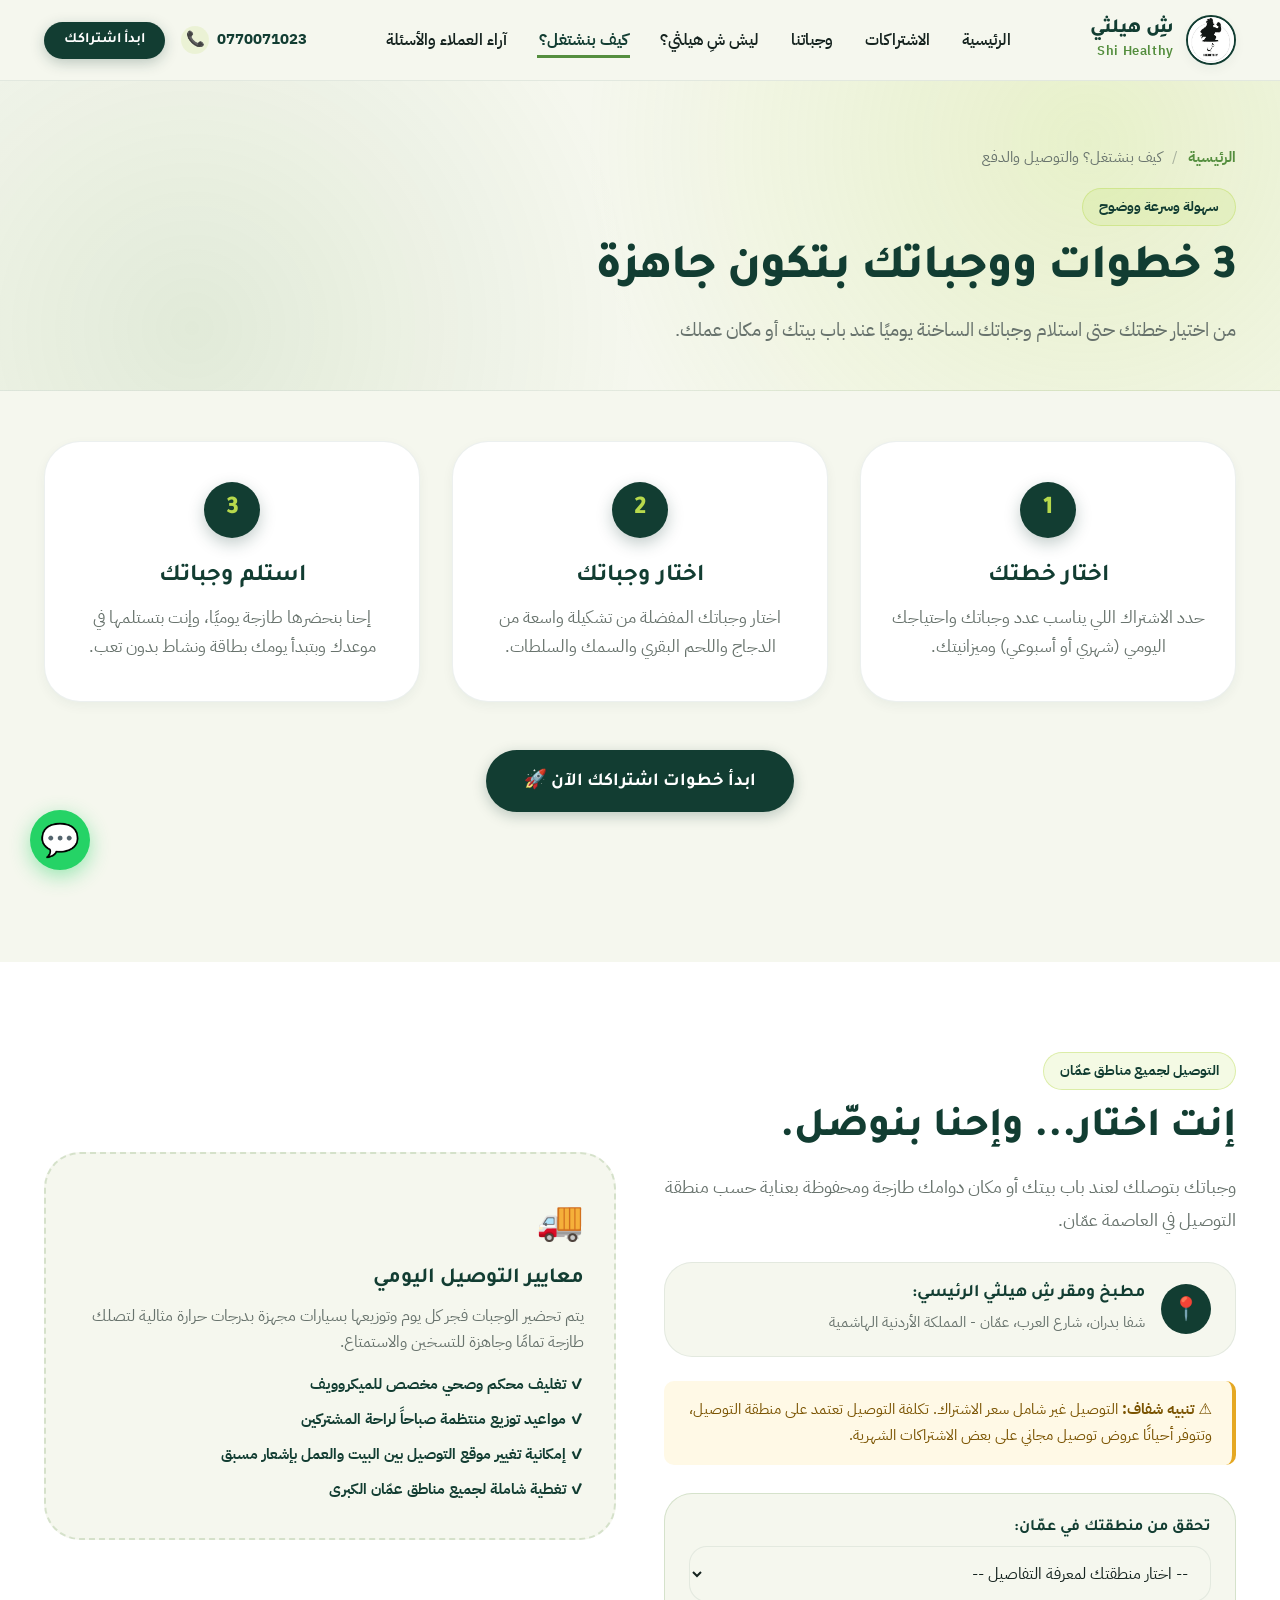
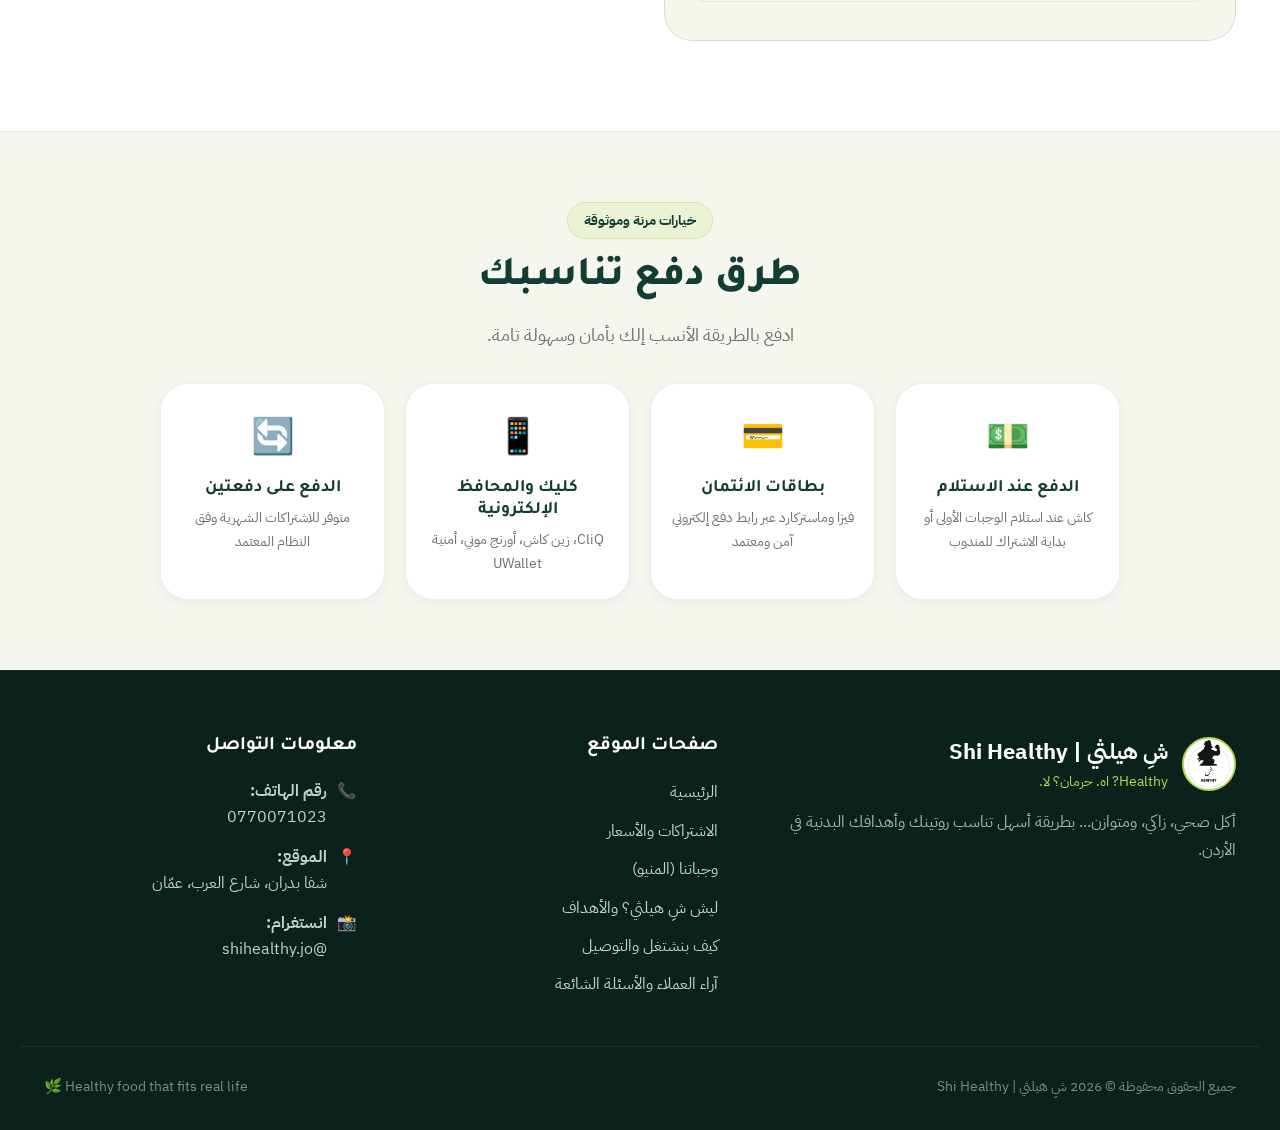
==== how-it-works.html @ febcb6f6 "feat: restructure into modular multi-page architecture with short homepage and dedicated subpages" ====
<!DOCTYPE html>
<html lang="ar" dir="rtl">
<head>
  <meta charset="UTF-8">
  <meta name="viewport" content="width=device-width, initial-scale=1.0">
  <title>كيف بنشتغل؟ والتوصيل وطرق الدفع | شِ هيلثي - Shi Healthy</title>
  <meta name="description" content="تعرف على خطوات الاشتراك، التوصيل اليومي في عمّان من شفا بدران شارع العرب، وحاسبة التوصيل لمناطق عمّان، وطرق الدفع المعتمدة لدى شِ هيلثي.">
  <meta name="theme-color" content="#123D32">
  <link rel="preconnect" href="https://fonts.googleapis.com">
  <link rel="preconnect" href="https://fonts.gstatic.com" crossorigin>
  <link href="https://fonts.googleapis.com/css2?family=IBM+Plex+Sans+Arabic:wght@300;400;500;600;700;800&family=Tajawal:wght@400;500;700;800;900&display=swap" rel="stylesheet">
  <link rel="stylesheet" href="index.css">
  <link rel="icon" type="image/png" href="assets/images/shi_healthy_logo.png">
</head>
<body>

  <!-- Sticky Header Navigation -->
  <header class="site-header" id="site-header">
    <div class="container navbar">
      <a href="index.html" class="nav-brand" aria-label="شِ هيلثي الرئيسية">
        <img src="assets/images/shi_healthy_logo.png" alt="شعار شِ هيلثي" class="nav-logo-img" width="50" height="50">
        <div class="nav-brand-text">
          <span class="brand-arabic">شِ هيلثي</span>
          <span class="brand-english">Shi Healthy</span>
        </div>
      </a>

      <nav class="desktop-nav" aria-label="القائمة الرئيسية">
        <ul class="nav-links">
          <li><a href="index.html">الرئيسية</a></li>
          <li><a href="subscriptions.html">الاشتراكات</a></li>
          <li><a href="meals.html">وجباتنا</a></li>
          <li><a href="why-us.html">ليش شِ هيلثي؟</a></li>
          <li><a href="how-it-works.html" class="active">كيف بنشتغل؟</a></li>
          <li><a href="reviews-faq.html">آراء العملاء والأسئلة</a></li>
        </ul>
      </nav>

      <div class="nav-actions">
        <a href="tel:0770071023" class="nav-phone">
          <span class="nav-phone-icon">📞</span>
          <span>0770071023</span>
        </a>
        <button class="btn btn-primary btn-sm trigger-subscription-flow" data-plan-id="plan-m-2">
          ابدأ اشتراكك
        </button>
      </div>

      <button class="hamburger-btn" aria-label="فتح القائمة">
        <svg width="28" height="28" viewBox="0 0 24 24" fill="none" stroke="currentColor" stroke-width="2.5" stroke-linecap="round" stroke-linejoin="round">
          <line x1="3" y1="12" x2="21" y2="12"></line>
          <line x1="3" y1="6" x2="21" y2="6"></line>
          <line x1="3" y1="18" x2="21" y2="18"></line>
        </svg>
      </button>
    </div>
  </header>

  <!-- Mobile Drawer Menu -->
  <div class="mobile-nav">
    <div class="mobile-nav-panel">
      <div class="mobile-nav-header">
        <div class="nav-brand">
          <img src="assets/images/shi_healthy_logo.png" alt="شِ هيلثي" class="nav-logo-img">
          <div class="nav-brand-text">
            <span class="brand-arabic">شِ هيلثي</span>
            <span class="brand-english">Shi Healthy</span>
          </div>
        </div>
        <button class="mobile-close-btn" aria-label="إغلاق القائمة">✕</button>
      </div>

      <ul class="mobile-links">
        <li><a href="index.html">الرئيسية</a></li>
        <li><a href="subscriptions.html">الاشتراكات والأسعار</a></li>
        <li><a href="meals.html">وجباتنا (المنيو)</a></li>
        <li><a href="why-us.html">ليش شِ هيلثي؟ والأهداف</a></li>
        <li><a href="how-it-works.html" class="active">كيف بنشتغل والتوصيل</a></li>
        <li><a href="reviews-faq.html">آراء العملاء والأسئلة الشائعة</a></li>
      </ul>

      <div class="mobile-nav-footer">
        <button class="btn btn-primary trigger-subscription-flow" data-plan-id="plan-m-2">
          ابدأ اشتراكك
        </button>
        <a href="https://wa.me/962770071023?text=%D9%85%D8%B1%D8%AD%D8%A8%D8%A7%D9%8B%20%D8%B4%D9%90%20%D9%87%D9%8A%D9%84%D8%AB%D9%8A%D8%8C%20%D8%A3%D9%88%D8%AF%20%D8%A7%D9%84%D8%A7%D8%B3%D8%AA%D9%81%D8%B3%D8%A7%D8%B1%20%D8%B9%D9%86%20%D8%A7%D9%84%D8%A7%D8%B4%D8%AA%D8%B1%D8%A7%D9%83%D8%A7%D8%AA" target="_blank" class="btn btn-lime">
          <span>💬</span> احكي معنا على واتساب
        </a>
      </div>
    </div>
  </div>

  <main>
    <!-- Subpage Banner -->
    <section class="page-hero-banner">
      <div class="container">
        <div class="breadcrumb-nav">
          <a href="index.html">الرئيسية</a>
          <span class="breadcrumb-sep">/</span>
          <span>كيف بنشتغل؟ والتوصيل والدفع</span>
        </div>
        <span class="section-tag">سهولة وسرعة ووضوح</span>
        <h1>3 خطوات ووجباتك بتكون جاهزة</h1>
        <p>من اختيار خطتك حتى استلام وجباتك الساخنة يوميًا عند باب بيتك أو مكان عملك.</p>
      </div>
    </section>

    <!-- How It Works Steps -->
    <section class="how-section" style="padding-top: 0; background: none;">
      <div class="container">
        <div class="how-steps-grid">
          <!-- Step 1 -->
          <div class="how-step-card">
            <div class="step-number-badge">1</div>
            <h3>اختار خطتك</h3>
            <p>حدد الاشتراك اللي يناسب عدد وجباتك واحتياجك اليومي (شهري أو أسبوعي) وميزانيتك.</p>
          </div>

          <!-- Step 2 -->
          <div class="how-step-card">
            <div class="step-number-badge">2</div>
            <h3>اختار وجباتك</h3>
            <p>اختار وجباتك المفضلة من تشكيلة واسعة من الدجاج واللحم البقري والسمك والسلطات.</p>
          </div>

          <!-- Step 3 -->
          <div class="how-step-card">
            <div class="step-number-badge">3</div>
            <h3>استلم وجباتك</h3>
            <p>إحنا بنحضرها طازجة يوميًا، وإنت بتستلمها في موعدك وبتبدأ يومك بطاقة ونشاط بدون تعب.</p>
          </div>
        </div>

        <div class="text-center" style="margin-bottom: 60px;">
          <button class="btn btn-primary btn-lg trigger-subscription-flow" data-plan-id="plan-m-2">
            ابدأ خطوات اشتراكك الآن 🚀
          </button>
        </div>
      </div>
    </section>

    <!-- Delivery Section -->
    <section class="delivery-section">
      <div class="container delivery-grid">
        <div class="delivery-content">
          <span class="section-tag">التوصيل لجميع مناطق عمّان</span>
          <h2>إنت اختار... وإحنا بنوصّل.</h2>
          <p>
            وجباتك بتوصلك لعند باب بيتك أو مكان دوامك طازجة ومحفوظة بعناية حسب منطقة التوصيل في العاصمة عمّان.
          </p>

          <div class="delivery-location-card">
            <div class="location-icon-box">📍</div>
            <div class="location-info">
              <h4>مطبخ ومقر شِ هيلثي الرئيسي:</h4>
              <p>شفا بدران، شارع العرب، عمّان - المملكة الأردنية الهاشمية</p>
            </div>
          </div>

          <div class="delivery-important-note">
            ⚠️ <strong>تنبيه شفاف:</strong> التوصيل غير شامل سعر الاشتراك. تكلفة التوصيل تعتمد على منطقة التوصيل، وتتوفر أحيانًا عروض توصيل مجاني على بعض الاشتراكات الشهرية.
          </div>

          <!-- Direct Area Selector within Page -->
          <div style="background-color: var(--bg-light); border: 1.5px solid var(--border-green); padding: 24px; border-radius: var(--radius-lg); margin-top: 20px;">
            <h4 style="color: var(--primary-dark); margin-bottom: 8px;">تحقق من منطقتك في عمّان:</h4>
            <select id="calc-area-select" class="form-select" style="margin-bottom: 14px;">
              <option value="">-- اختار منطقتك لمعرفة التفاصيل --</option>
            </select>
            <div id="calc-result-box" style="display: none;"></div>
          </div>
        </div>

        <div class="delivery-visual-wrap">
          <div class="why-card" style="background: var(--bg-light); border: 2px dashed var(--border-green);">
            <div style="font-size: 2.4rem; margin-bottom: 12px;">🚚</div>
            <h3 style="font-size: 1.35rem; margin-bottom: 10px; color: var(--primary-dark);">معايير التوصيل اليومي</h3>
            <p style="font-size: 0.98rem; color: var(--text-muted); margin-bottom: 16px;">
              يتم تحضير الوجبات فجر كل يوم وتوزيعها بسيارات مجهزة بدرجات حرارة مثالية لتصلك طازجة تمامًا وجاهزة للتسخين والاستمتاع.
            </p>
            <ul style="list-style: none; display: flex; flex-direction: column; gap: 10px; font-weight: 700; font-size: 0.95rem; color: var(--primary-dark);">
              <li>✓ تغليف محكم وصحي مخصص للميكروويف</li>
              <li>✓ مواعيد توزيع منتظمة صباحاً لراحة المشتركين</li>
              <li>✓ إمكانية تغيير موقع التوصيل بين البيت والعمل بإشعار مسبق</li>
              <li>✓ تغطية شاملة لجميع مناطق عمّان الكبرى</li>
            </ul>
          </div>
        </div>
      </div>
    </section>

    <!-- Payment Methods Section -->
    <section class="payment-section">
      <div class="container">
        <div class="section-header text-center" style="margin-bottom: 32px;">
          <span class="section-tag">خيارات مرنة وموثوقة</span>
          <h2>طرق دفع تناسبك</h2>
          <p>ادفع بالطريقة الأنسب إلك بأمان وسهولة تامة.</p>
        </div>

        <div class="payment-methods-grid">
          <div class="payment-card">
            <div class="payment-icon">💵</div>
            <h4>الدفع عند الاستلام</h4>
            <p>كاش عند استلام الوجبات الأولى أو بداية الاشتراك للمندوب</p>
          </div>
          <div class="payment-card">
            <div class="payment-icon">💳</div>
            <h4>بطاقات الائتمان</h4>
            <p>فيزا وماستركارد عبر رابط دفع إلكتروني آمن ومعتمد</p>
          </div>
          <div class="payment-card">
            <div class="payment-icon">📱</div>
            <h4>كليك والمحافظ الإلكترونية</h4>
            <p>CliQ، زين كاش، أورنج موني، أمنية UWallet</p>
          </div>
          <div class="payment-card">
            <div class="payment-icon">🔄</div>
            <h4>الدفع على دفعتين</h4>
            <p>متوفر للاشتراكات الشهرية وفق النظام المعتمد</p>
          </div>
        </div>
      </div>
    </section>
  </main>

  <!-- Footer -->
  <footer class="site-footer">
    <div class="container footer-grid">
      <div class="footer-brand">
        <div class="footer-logo-row">
          <img src="assets/images/shi_healthy_logo.png" alt="شِ هيلثي" class="footer-logo-img">
          <div>
            <div class="footer-brand-title">شِ هيلثي | Shi Healthy</div>
            <div style="font-size: 0.85rem; color: var(--lime-accent);">Healthy? اه. حرمان؟ لا.</div>
          </div>
        </div>
        <p class="footer-brand-desc">أكل صحي، زاكي، ومتوازن... بطريقة أسهل تناسب روتينك وأهدافك البدنية في الأردن.</p>
      </div>

      <div class="footer-col">
        <h4>صفحات الموقع</h4>
        <ul class="footer-links-list">
          <li><a href="index.html">الرئيسية</a></li>
          <li><a href="subscriptions.html">الاشتراكات والأسعار</a></li>
          <li><a href="meals.html">وجباتنا (المنيو)</a></li>
          <li><a href="why-us.html">ليش شِ هيلثي؟ والأهداف</a></li>
          <li><a href="how-it-works.html">كيف بنشتغل والتوصيل</a></li>
          <li><a href="reviews-faq.html">آراء العملاء والأسئلة الشائعة</a></li>
        </ul>
      </div>

      <div class="footer-col">
        <h4>معلومات التواصل</h4>
        <div class="footer-contact-info">
          <div class="footer-contact-row">
            <span>📞</span>
            <div><strong>رقم الهاتف:</strong><br><a href="tel:0770071023" style="direction: ltr; display: inline-block;">0770071023</a></div>
          </div>
          <div class="footer-contact-row">
            <span>📍</span>
            <div><strong>الموقع:</strong><br>شفا بدران، شارع العرب، عمّان</div>
          </div>
          <div class="footer-contact-row">
            <span>📸</span>
            <div><strong>انستغرام:</strong><br><a href="https://instagram.com" target="_blank" rel="noopener">@shihealthy.jo</a></div>
          </div>
        </div>
      </div>
    </div>

    <div class="container footer-bottom">
      <div>جميع الحقوق محفوظة © 2026 شِ هيلثي | Shi Healthy</div>
      <div>Healthy food that fits real life 🌿</div>
    </div>
  </footer>

  <!-- Mobile Sticky Bar -->
  <div class="mobile-sticky-bar">
    <button class="btn btn-primary trigger-subscription-flow" data-plan-id="plan-m-2">
      🍱 ابدأ اشتراكك
    </button>
    <a href="https://wa.me/962770071023?text=%D9%85%D8%B1%D8%AD%D8%A8%D8%A7%D9%8B%20%D8%B4%D9%90%20%D9%87%D9%8A%D9%84%D8%AB%D9%8A%D8%8C%20%D8%A3%D9%88%D8%AF%20%D8%A7%D9%84%D8%A7%D8%B3%D8%AA%D9%81%D8%B3%D8%A7%D8%B1%20%D8%B9%D9%86%20%D8%A7%D9%84%D8%A7%D8%B4%D8%AA%D8%B1%D8%A7%D9%83%D8%A7%D8%AA" target="_blank" class="mobile-whatsapp-btn" aria-label="محادثة واتساب">💬</a>
  </div>

  <a href="https://wa.me/962770071023?text=%D9%85%D8%B1%D8%AD%D8%A8%D8%A7%D9%8B%20%D8%B4%D9%90%20%D9%87%D9%8A%D9%84%D8%AB%D9%8A%D8%8C%20%D8%A3%D9%88%D8%AF%20%D8%A7%D9%84%D8%A7%D8%B3%D8%AA%D9%81%D8%B3%D8%A7%D8%B1%20%D8%B9%D9%86%20%D8%A7%D9%84%D8%A7%D8%B4%D8%AA%D8%B1%D8%A7%D9%83%D8%A7%D8%AA" target="_blank" class="floating-whatsapp" aria-label="احكي معنا على واتساب">💬</a>

  <!-- FLOW B Modal -->
  <div class="modal-overlay" id="checkout-modal" role="dialog" aria-modal="true" aria-labelledby="modal-step-title">
    <div class="checkout-modal-card">
      <div class="modal-header">
        <h3 id="modal-step-title">طلب اشتراك جديد 🍱</h3>
        <button class="modal-close-btn" id="modal-close-btn" aria-label="إغلاق النافذة">✕</button>
      </div>

      <div class="stepper-progress-bar">
        <div class="step-indicator active" data-step="1"><div class="step-circle">1</div><span class="step-label">الاشتراك</span></div>
        <div class="step-indicator" data-step="2"><div class="step-circle">2</div><span class="step-label">الوجبات</span></div>
        <div class="step-indicator" data-step="3"><div class="step-circle">3</div><span class="step-label">البيانات</span></div>
        <div class="step-indicator" data-step="4"><div class="step-circle">4</div><span class="step-label">الدفع</span></div>
        <div class="step-indicator" data-step="5"><div class="step-circle">5</div><span class="step-label">التأكيد</span></div>
      </div>

      <div class="modal-body">
        <div class="checkout-step-panel active" data-step="1">
          <h4 style="font-size: 1.2rem; color: var(--primary-dark); margin-bottom: 6px;">الخطوة 1: حدد نوع الاشتراك</h4>
          <p style="font-size: 0.95rem; color: var(--text-muted); margin-bottom: 16px;">اضغط على الخطة التي تناسب عدد وجباتك الشهري أو الأسبوعي:</p>
          <div class="modal-plans-list" id="modal-plans-list-container"></div>
        </div>

        <div class="checkout-step-panel" data-step="2">
          <h4 style="font-size: 1.2rem; color: var(--primary-dark); margin-bottom: 6px;">الخطوة 2: اختار وجباتك المفضلة</h4>
          <p style="font-size: 0.95rem; color: var(--text-muted); margin-bottom: 16px;">حدد الوجبات التي ترغب بها، وسيقوم شيف شِ هيلثي بتجهيزها وتنسيق التوصيل حسب الخطة:</p>
          <div class="meals-counter-bar" id="modal-meals-counter-bar"></div>
          <div class="meals-selection-grid" id="modal-meals-grid"></div>
        </div>

        <div class="checkout-step-panel" data-step="3">
          <h4 style="font-size: 1.2rem; color: var(--primary-dark); margin-bottom: 6px;">الخطوة 3: بيانات التوصيل والتواصل</h4>
          <p style="font-size: 0.95rem; color: var(--text-muted); margin-bottom: 20px;">أدخل عنوانك بالتفصيل حتى يتم تنسيق خط التوصيل:</p>
          <div class="lead-form-grid" style="margin-top: 0;">
            <div>
              <label for="cust-name" class="form-label">الاسم الكامل *</label>
              <input type="text" id="cust-name" class="form-input" placeholder="اسمك الكريم" required>
            </div>
            <div>
              <label for="cust-phone" class="form-label">رقم الهاتف *</label>
              <input type="tel" id="cust-phone" class="form-input" placeholder="07XXXXXXXX" required>
            </div>
            <div>
              <label for="cust-area" class="form-label">المنطقة في عمّان *</label>
              <select id="cust-area" class="form-select" required>
                <option value="">-- اختار منطقتك --</option>
              </select>
            </div>
            <div>
              <label for="cust-address" class="form-label">العنوان بالتفصيل *</label>
              <input type="text" id="cust-address" class="form-input" placeholder="اسم الشارع، البناية، رقم الشقة">
            </div>
            <div class="form-group-full">
              <label for="cust-notes" class="form-label">ملاحظات التوصيل أو الحساسية من أطعمة معينة</label>
              <textarea id="cust-notes" class="form-textarea" rows="2" placeholder="أي تفاصيل خاصة بتسليم الوجبات أو تفضيلات النكهات"></textarea>
            </div>
          </div>
          <div style="background-color: #FFF9E6; border: 1px solid #E5A823; padding: 10px 14px; border-radius: var(--radius-sm); font-size: 0.85rem; color: #7A5300; margin-top: 14px;">
            * تذكير: تكلفة التوصيل لا تشمل سعر الاشتراك ويتم احتسابها بحسب المنطقة الجغرافية.
          </div>
        </div>

        <div class="checkout-step-panel" data-step="4">
          <h4 style="font-size: 1.2rem; color: var(--primary-dark); margin-bottom: 6px;">الخطوة 4: طريقة الدفع</h4>
          <p style="font-size: 0.95rem; color: var(--text-muted); margin-bottom: 16px;">اختر وسيلة الدفع المعتمدة المناسبة لك:</p>
          <div class="payment-options-list">
            <label class="payment-option-row selected">
              <input type="radio" name="payment_choice" value="cod" class="payment-radio" checked>
              <div class="payment-title-wrap">
                <h4>الدفع عند الاستلام (كاش) 💵</h4>
                <p>تدفع عند استلام أول دفعة وجبات مباشرة للمندوب</p>
              </div>
            </label>
            <label class="payment-option-row">
              <input type="radio" name="payment_choice" value="card" class="payment-radio">
              <div class="payment-title-wrap">
                <h4>البطاقة الائتمانية (Visa / Mastercard) 💳</h4>
                <p>رابط دفع إلكتروني آمن يتم إرساله إليك</p>
              </div>
            </label>
            <label class="payment-option-row">
              <input type="radio" name="payment_choice" value="cliq" class="payment-radio">
              <div class="payment-title-wrap">
                <h4>كليك والمحافظ الإلكترونية (CliQ / Zain Cash) 📱</h4>
                <p>تحويل فوري عبر اسم المستخدم المعتمد</p>
              </div>
            </label>
            <label class="payment-option-row">
              <input type="radio" name="payment_choice" value="split" class="payment-radio">
              <div class="payment-title-wrap">
                <h4>الدفع مقسم على دفعتين 🔄</h4>
                <p>متاح للاشتراكات الشهرية (دفعة عند البدء ودفعة في منتصف الشهر)</p>
              </div>
            </label>
          </div>
        </div>

        <div class="checkout-step-panel" data-step="5">
          <div class="order-success-box">
            <div class="success-icon-animated">✓</div>
            <h3 style="font-size: 1.6rem; color: var(--primary-dark); margin-bottom: 8px;">تم تسجيل طلبك بنجاح! 💚</h3>
            <p style="font-size: 1.05rem; color: var(--text-muted);">
              شكرًا لاختيارك <strong>شِ هيلثي</strong>. فريقنا سيقوم بمراجعة طلبك والتواصل معك لتأكيد موعد أول توصيل.
            </p>
            <div class="order-summary-card" id="order-summary-content"></div>
            <div style="display: flex; flex-direction: column; gap: 12px; align-items: center;">
              <a href="#" id="confirm-whatsapp-btn" target="_blank" class="btn btn-lime btn-lg" style="width: 100%;">
                <span>💬</span> تأكيد الطلب مباشرة عبر واتساب
              </a>
              <button type="button" class="btn btn-secondary" onclick="document.getElementById('checkout-modal').classList.remove('open');">
                إغلاق
              </button>
            </div>
          </div>
        </div>
      </div>

      <div class="modal-footer">
        <button type="button" class="btn btn-secondary btn-sm" id="modal-prev-btn" style="display: none;">
          → السابق
        </button>
        <button type="button" class="btn btn-primary btn-sm" id="modal-next-btn">
          المتابعة لاختيار الوجبات ←
        </button>
      </div>
    </div>
  </div>

  <script src="index.js"></script>
</body>
</html>
---- index.css ----
/* ==========================================================================
   شِ هيلثي | Shi Healthy - Design System & Stylesheet
   Arabic-First, RTL Native, Premium Healthy Food Subscription Landing Page
   ========================================================================== */

:root {
  /* Color Palette */
  --primary-dark: #123D32;       /* Primary Dark Green */
  --secondary-dark: #1E573F;     /* Secondary Dark Green */
  --fresh-green: #548E3E;        /* Fresh Green */
  --lime-accent: #B7D94C;        /* Lime / Accent */
  --lime-hover: #c4e954;
  --lime-subtle: rgba(183, 217, 76, 0.15);
  --bg-light: #F5F7EE;           /* Light Background */
  --bg-surface: #FFFFFF;
  --bg-subtle: #EDF2E6;
  --bg-dark-card: #18473B;
  --text-dark: #15231F;          /* Dark Text */
  --text-muted: #68736D;         /* Muted Text */
  --text-light: #F5F7EE;
  
  /* Borders & Shadows */
  --border-light: rgba(18, 61, 50, 0.08);
  --border-green: rgba(84, 142, 62, 0.2);
  --border-lime: rgba(183, 217, 76, 0.5);
  --shadow-sm: 0 4px 12px rgba(18, 61, 50, 0.05);
  --shadow-md: 0 10px 25px rgba(18, 61, 50, 0.08);
  --shadow-lg: 0 20px 40px rgba(18, 61, 50, 0.12);
  --shadow-glow: 0 8px 30px rgba(183, 217, 76, 0.3);
  
  /* Radii */
  --radius-sm: 10px;
  --radius-md: 18px;
  --radius-lg: 28px;
  --radius-xl: 36px;
  --radius-pill: 9999px;
  
  /* Typography */
  --font-main: 'IBM Plex Sans Arabic', 'Tajawal', system-ui, -apple-system, sans-serif;
  --font-heading: 'Tajawal', 'IBM Plex Sans Arabic', sans-serif;
  
  /* Transitions */
  --transition-fast: 0.2s cubic-bezier(0.16, 1, 0.3, 1);
  --transition-smooth: 0.35s cubic-bezier(0.16, 1, 0.3, 1);
  --transition-bounce: 0.5s cubic-bezier(0.34, 1.56, 0.64, 1);
}

/* ==========================================================================
   CSS Reset & Base Rules
   ========================================================================== */
*, *::before, *::after {
  box-sizing: border-box;
  margin: 0;
  padding: 0;
}

html {
  font-size: 16px;
  scroll-behavior: smooth;
  direction: rtl;
  text-align: right;
  -webkit-font-smoothing: antialiased;
  -moz-osx-font-smoothing: grayscale;
}

body {
  font-family: var(--font-main);
  background-color: var(--bg-light);
  color: var(--text-dark);
  line-height: 1.65;
  overflow-x: hidden;
  position: relative;
}

/* Typography Defaults */
h1, h2, h3, h4, h5, h6 {
  font-family: var(--font-heading);
  color: var(--primary-dark);
  line-height: 1.25;
  font-weight: 700;
}

h1 {
  font-size: clamp(2.2rem, 4.5vw, 3.8rem);
  font-weight: 800;
  letter-spacing: -0.02em;
}

h2 {
  font-size: clamp(1.8rem, 3.2vw, 2.75rem);
  font-weight: 800;
}

h3 {
  font-size: clamp(1.25rem, 2vw, 1.65rem);
  font-weight: 700;
}

p {
  color: var(--text-dark);
  font-size: 1.05rem;
  line-height: 1.75;
}

p.lead {
  font-size: clamp(1.1rem, 1.8vw, 1.35rem);
  color: #31423C;
}

a {
  color: inherit;
  text-decoration: none;
  transition: color var(--transition-fast);
}

img {
  max-width: 100%;
  height: auto;
  display: block;
}

button, input, select, textarea {
  font-family: inherit;
  font-size: inherit;
}

.container {
  width: 100%;
  max-width: 1240px;
  margin-inline: auto;
  padding-inline: 24px;
}

.text-center {
  text-align: center;
}

.section-tag {
  display: inline-flex;
  align-items: center;
  gap: 8px;
  background-color: var(--lime-subtle);
  color: var(--primary-dark);
  font-weight: 700;
  font-size: 0.9rem;
  padding: 6px 16px;
  border-radius: var(--radius-pill);
  border: 1px solid rgba(183, 217, 76, 0.4);
  margin-bottom: 14px;
}

.section-header {
  max-width: 720px;
  margin-inline: auto;
  margin-bottom: 48px;
}

.section-header h2 {
  margin-bottom: 14px;
}

.section-header p {
  color: var(--text-muted);
  font-size: 1.15rem;
}

/* ==========================================================================
   Buttons
   ========================================================================== */
.btn {
  display: inline-flex;
  align-items: center;
  justify-content: center;
  gap: 10px;
  font-family: var(--font-heading);
  font-weight: 700;
  font-size: 1.05rem;
  padding: 14px 28px;
  border-radius: var(--radius-pill);
  border: 2px solid transparent;
  cursor: pointer;
  transition: all var(--transition-smooth);
  text-align: center;
  white-space: nowrap;
  user-select: none;
}

.btn-primary {
  background-color: var(--primary-dark);
  color: #ffffff;
  box-shadow: 0 4px 14px rgba(18, 61, 50, 0.25);
}

.btn-primary:hover {
  background-color: var(--secondary-dark);
  transform: translateY(-2px);
  box-shadow: 0 8px 22px rgba(18, 61, 50, 0.35);
}

.btn-lime {
  background-color: var(--lime-accent);
  color: var(--primary-dark);
  font-weight: 800;
  box-shadow: var(--shadow-glow);
}

.btn-lime:hover {
  background-color: var(--lime-hover);
  transform: translateY(-2px);
  box-shadow: 0 8px 30px rgba(183, 217, 76, 0.5);
}

.btn-secondary {
  background-color: transparent;
  color: var(--primary-dark);
  border-color: var(--primary-dark);
}

.btn-secondary:hover {
  background-color: var(--primary-dark);
  color: #ffffff;
  transform: translateY(-2px);
}

.btn-ghost-white {
  background-color: rgba(255, 255, 255, 0.15);
  color: #ffffff;
  border: 1px solid rgba(255, 255, 255, 0.3);
  backdrop-filter: blur(8px);
}

.btn-ghost-white:hover {
  background-color: #ffffff;
  color: var(--primary-dark);
  transform: translateY(-2px);
}

.btn-lg {
  padding: 16px 36px;
  font-size: 1.15rem;
}

.btn-sm {
  padding: 8px 18px;
  font-size: 0.9rem;
}

/* ==========================================================================
   Header & Sticky Navigation
   ========================================================================== */
.site-header {
  position: sticky;
  top: 0;
  z-index: 1000;
  background-color: rgba(245, 247, 238, 0.92);
  backdrop-filter: blur(12px);
  -webkit-backdrop-filter: blur(12px);
  border-bottom: 1px solid var(--border-light);
  transition: all var(--transition-smooth);
}

.site-header.scrolled {
  background-color: rgba(255, 255, 255, 0.97);
  box-shadow: var(--shadow-sm);
}

.navbar {
  display: flex;
  align-items: center;
  justify-content: space-between;
  height: 80px;
}

.nav-brand {
  display: flex;
  align-items: center;
  gap: 12px;
}

.nav-logo-img {
  width: 50px;
  height: 50px;
  border-radius: 50%;
  object-fit: cover;
  border: 2px solid var(--primary-dark);
  background-color: #ffffff;
  box-shadow: var(--shadow-sm);
}

.nav-brand-text {
  display: flex;
  flex-direction: column;
}

.brand-arabic {
  font-family: var(--font-heading);
  font-size: 1.25rem;
  font-weight: 800;
  color: var(--primary-dark);
  line-height: 1.1;
}

.brand-english {
  font-family: var(--font-main);
  font-size: 0.8rem;
  font-weight: 600;
  color: var(--fresh-green);
  letter-spacing: 0.05em;
}

.nav-links {
  display: flex;
  align-items: center;
  gap: 28px;
  list-style: none;
}

.nav-links a {
  font-size: 0.98rem;
  font-weight: 600;
  color: var(--text-dark);
  position: relative;
  padding: 6px 2px;
}

.nav-links a::after {
  content: '';
  position: absolute;
  bottom: 0;
  right: 0;
  width: 0;
  height: 2px;
  background-color: var(--fresh-green);
  transition: width var(--transition-fast);
}

.nav-links a:hover {
  color: var(--primary-dark);
}

.nav-links a:hover::after {
  width: 100%;
}

.nav-links a.active {
  color: var(--primary-dark);
  font-weight: 800;
}

.nav-links a.active::after {
  width: 100%;
  background-color: var(--fresh-green);
  height: 3px;
}

.nav-actions {
  display: flex;
  align-items: center;
  gap: 16px;
}

.nav-phone {
  display: flex;
  align-items: center;
  gap: 8px;
  font-weight: 700;
  font-size: 0.95rem;
  color: var(--primary-dark);
  direction: ltr;
}

.nav-phone-icon {
  width: 28px;
  height: 28px;
  border-radius: 50%;
  background-color: var(--lime-subtle);
  display: flex;
  align-items: center;
  justify-content: center;
  color: var(--primary-dark);
}

.hamburger-btn {
  display: none;
  background: none;
  border: none;
  cursor: pointer;
  padding: 8px;
  color: var(--primary-dark);
}

/* Mobile Navigation Drawer */
.mobile-nav {
  display: none;
  position: fixed;
  inset: 0;
  background-color: rgba(18, 61, 50, 0.7);
  backdrop-filter: blur(8px);
  z-index: 1100;
  opacity: 0;
  pointer-events: none;
  transition: opacity var(--transition-smooth);
}

.mobile-nav.open {
  opacity: 1;
  pointer-events: auto;
}

.mobile-nav-panel {
  position: absolute;
  top: 0;
  right: 0;
  bottom: 0;
  width: min(85vw, 360px);
  background-color: var(--bg-surface);
  padding: 28px 24px;
  display: flex;
  flex-direction: column;
  box-shadow: -10px 0 30px rgba(0, 0, 0, 0.2);
  transform: translateX(100%);
  transition: transform var(--transition-smooth);
}

.mobile-nav.open .mobile-nav-panel {
  transform: translateX(0);
}

.mobile-nav-header {
  display: flex;
  align-items: center;
  justify-content: space-between;
  margin-bottom: 28px;
  padding-bottom: 16px;
  border-bottom: 1px solid var(--border-light);
}

.mobile-close-btn {
  background: none;
  border: none;
  font-size: 1.8rem;
  cursor: pointer;
  color: var(--text-dark);
  line-height: 1;
}

.mobile-links {
  list-style: none;
  display: flex;
  flex-direction: column;
  gap: 16px;
  margin-bottom: 32px;
}

.mobile-links a {
  font-size: 1.15rem;
  font-weight: 700;
  color: var(--primary-dark);
  display: block;
  padding: 8px 0;
}

.mobile-nav-footer {
  margin-top: auto;
  display: flex;
  flex-direction: column;
  gap: 14px;
}

/* ==========================================================================
   Hero Section
   ========================================================================== */
.hero-section {
  position: relative;
  padding-top: 40px;
  padding-bottom: 80px;
  overflow: hidden;
  background: radial-gradient(circle at 85% 20%, rgba(183, 217, 76, 0.2) 0%, transparent 45%),
              radial-gradient(circle at 15% 80%, rgba(84, 142, 62, 0.12) 0%, transparent 40%),
              var(--bg-light);
}

.hero-shape-blob-1 {
  position: absolute;
  top: -60px;
  left: -80px;
  width: 380px;
  height: 380px;
  background: radial-gradient(circle, rgba(183, 217, 76, 0.28) 0%, rgba(84, 142, 62, 0.05) 70%, transparent 100%);
  border-radius: 53% 47% 70% 30% / 30% 50% 50% 70%;
  filter: blur(40px);
  z-index: 0;
  pointer-events: none;
}

.hero-shape-blob-2 {
  position: absolute;
  bottom: 0;
  right: 15%;
  width: 440px;
  height: 440px;
  background: radial-gradient(circle, rgba(30, 87, 63, 0.15) 0%, transparent 70%);
  border-radius: 40% 60% 60% 40% / 60% 30% 70% 40%;
  filter: blur(50px);
  z-index: 0;
  pointer-events: none;
}

.hero-grid {
  display: grid;
  grid-template-columns: 1.15fr 0.95fr;
  align-items: center;
  gap: 48px;
  position: relative;
  z-index: 1;
}

.hero-content {
  display: flex;
  flex-direction: column;
  gap: 20px;
}

.hero-badge-wrap {
  display: flex;
  align-items: center;
  gap: 12px;
  flex-wrap: wrap;
}

.hero-badge {
  display: inline-flex;
  align-items: center;
  gap: 8px;
  background-color: var(--primary-dark);
  color: var(--lime-accent);
  padding: 6px 16px;
  border-radius: var(--radius-pill);
  font-size: 0.9rem;
  font-weight: 700;
}

.hero-trust-tag {
  color: var(--fresh-green);
  font-weight: 700;
  font-size: 0.95rem;
}

.hero-headline {
  color: var(--primary-dark);
}

.hero-headline .highlight-lime {
  color: var(--fresh-green);
  position: relative;
  display: inline-block;
}

.hero-headline .highlight-lime::after {
  content: '';
  position: absolute;
  bottom: 6px;
  left: 0;
  right: 0;
  height: 10px;
  background-color: var(--lime-accent);
  z-index: -1;
  opacity: 0.45;
  border-radius: 4px;
}

.hero-subheadline {
  font-size: 1.25rem;
  line-height: 1.8;
  color: #2F3E38;
}

.hero-cta-group {
  display: flex;
  align-items: center;
  gap: 16px;
  flex-wrap: wrap;
  margin-top: 8px;
}

.hero-benefits {
  display: flex;
  align-items: center;
  gap: 20px;
  flex-wrap: wrap;
  margin-top: 14px;
  padding-top: 20px;
  border-top: 1px solid var(--border-light);
}

.hero-benefit-item {
  display: flex;
  align-items: center;
  gap: 8px;
  font-size: 0.98rem;
  font-weight: 700;
  color: var(--primary-dark);
}

.hero-benefit-item span.icon {
  font-size: 1.2rem;
}

/* Hero Visual & Organic Backdrop */
.hero-visual-wrapper {
  position: relative;
  display: flex;
  justify-content: center;
  align-items: center;
}

.hero-organic-bg {
  position: absolute;
  width: 105%;
  height: 105%;
  background: linear-gradient(135deg, rgba(30, 87, 63, 0.9) 0%, rgba(18, 61, 50, 0.95) 100%);
  border-radius: 42% 58% 68% 32% / 38% 45% 55% 62%;
  transform: rotate(-3deg);
  box-shadow: var(--shadow-lg);
  z-index: 1;
  animation: organicFloat 10s ease-in-out infinite alternate;
}

@keyframes organicFloat {
  0% {
    border-radius: 42% 58% 68% 32% / 38% 45% 55% 62%;
    transform: rotate(-3deg) scale(1);
  }
  100% {
    border-radius: 55% 45% 40% 60% / 50% 60% 40% 50%;
    transform: rotate(3deg) scale(1.02);
  }
}

.hero-image-card {
  position: relative;
  z-index: 2;
  width: 100%;
  border-radius: var(--radius-xl);
  overflow: hidden;
  box-shadow: 0 25px 60px rgba(18, 61, 50, 0.22);
  border: 4px solid #ffffff;
  transition: transform var(--transition-smooth);
}

.hero-image-card:hover {
  transform: translateY(-4px) scale(1.01);
}

.hero-image-card img {
  width: 100%;
  height: 480px;
  object-fit: cover;
}

/* Hero Floating Badges */
.hero-floating-badge {
  position: absolute;
  background-color: rgba(255, 255, 255, 0.95);
  backdrop-filter: blur(10px);
  padding: 12px 18px;
  border-radius: var(--radius-md);
  box-shadow: var(--shadow-md);
  border: 1px solid rgba(255, 255, 255, 0.8);
  display: flex;
  align-items: center;
  gap: 12px;
  z-index: 3;
  animation: badgeFloat 4s ease-in-out infinite alternate;
}

.hero-badge-left {
  top: 30px;
  right: -20px;
}

.hero-badge-right {
  bottom: 30px;
  left: -20px;
  animation-delay: -2s;
}

@keyframes badgeFloat {
  0% { transform: translateY(0); }
  100% { transform: translateY(-8px); }
}

.badge-icon-box {
  width: 44px;
  height: 44px;
  border-radius: 50%;
  background-color: var(--bg-subtle);
  display: flex;
  align-items: center;
  justify-content: center;
  font-size: 1.3rem;
  color: var(--fresh-green);
}

.badge-text-box h4 {
  font-size: 0.95rem;
  color: var(--primary-dark);
  font-weight: 800;
}

.badge-text-box p {
  font-size: 0.8rem;
  color: var(--text-muted);
}

/* ==========================================================================
   Problem Section
   ========================================================================== */
.problem-section {
  padding: 90px 0;
  background-color: #ffffff;
  position: relative;
}

.problem-lead-box {
  max-width: 820px;
  margin-inline: auto;
  text-align: center;
  margin-bottom: 56px;
}

.problem-lead-box h2 {
  font-size: clamp(2rem, 3.5vw, 2.8rem);
  margin-bottom: 20px;
  color: var(--primary-dark);
}

.problem-lead-box p.problem-text {
  font-size: 1.25rem;
  color: var(--text-muted);
  line-height: 1.9;
  margin-bottom: 24px;
}

.problem-solution-callout {
  display: inline-block;
  background-color: var(--bg-subtle);
  border: 1px solid var(--border-green);
  padding: 16px 28px;
  border-radius: var(--radius-lg);
  font-size: 1.2rem;
  font-weight: 700;
  color: var(--primary-dark);
}

.problem-solution-callout strong {
  color: var(--fresh-green);
}

.benefit-cards-grid {
  display: grid;
  grid-template-columns: repeat(3, 1fr);
  gap: 28px;
}

.benefit-card {
  background-color: var(--bg-light);
  border: 1px solid var(--border-light);
  border-radius: var(--radius-lg);
  padding: 36px 28px;
  text-align: center;
  transition: all var(--transition-smooth);
  position: relative;
  overflow: hidden;
}

.benefit-card::before {
  content: '';
  position: absolute;
  top: 0;
  left: 0;
  right: 0;
  height: 4px;
  background: linear-gradient(90deg, var(--fresh-green), var(--lime-accent));
  opacity: 0;
  transition: opacity var(--transition-fast);
}

.benefit-card:hover {
  transform: translateY(-6px);
  box-shadow: var(--shadow-md);
  border-color: var(--border-green);
  background-color: #ffffff;
}

.benefit-card:hover::before {
  opacity: 1;
}

.benefit-icon-circle {
  width: 72px;
  height: 72px;
  border-radius: 50%;
  background: linear-gradient(135deg, var(--lime-subtle) 0%, rgba(84, 142, 62, 0.15) 100%);
  display: flex;
  align-items: center;
  justify-content: center;
  font-size: 2rem;
  margin-inline: auto;
  margin-bottom: 20px;
}

.benefit-card h3 {
  font-size: 1.45rem;
  color: var(--primary-dark);
  margin-bottom: 12px;
}

.benefit-card p {
  color: var(--text-muted);
  font-size: 1.05rem;
  line-height: 1.7;
}

/* ==========================================================================
   Core Brand Message Section ("Healthy? اه. حرمان؟ لا.")
   ========================================================================== */
.brand-message-section {
  padding: 90px 0;
  background: linear-gradient(135deg, var(--primary-dark) 0%, #0c2b23 100%);
  color: #ffffff;
  position: relative;
  overflow: hidden;
}

.brand-message-section::before {
  content: '';
  position: absolute;
  top: -50%;
  right: -20%;
  width: 600px;
  height: 600px;
  background: radial-gradient(circle, rgba(183, 217, 76, 0.12) 0%, transparent 60%);
  border-radius: 50%;
  pointer-events: none;
}

.message-grid {
  display: grid;
  grid-template-columns: 1fr 1fr;
  align-items: center;
  gap: 56px;
  position: relative;
  z-index: 1;
}

.message-content h2 {
  color: #ffffff;
  font-size: clamp(2.4rem, 4vw, 3.6rem);
  font-weight: 900;
  line-height: 1.2;
  margin-bottom: 24px;
}

.message-content h2 .lime-word {
  color: var(--lime-accent);
}

.message-content p {
  color: #D3DFDA;
  font-size: 1.25rem;
  line-height: 1.85;
  margin-bottom: 32px;
}

.message-image-wrap {
  position: relative;
  border-radius: var(--radius-xl);
  overflow: hidden;
  box-shadow: 0 25px 50px rgba(0, 0, 0, 0.35);
  border: 2px solid rgba(255, 255, 255, 0.1);
}

.message-image-wrap img {
  width: 100%;
  height: 440px;
  object-fit: cover;
  transition: transform var(--transition-smooth);
}

.message-image-wrap:hover img {
  transform: scale(1.03);
}

.message-badge-tag {
  position: absolute;
  bottom: 24px;
  right: 24px;
  background-color: rgba(18, 61, 50, 0.85);
  backdrop-filter: blur(8px);
  border: 1px solid var(--lime-accent);
  padding: 10px 20px;
  border-radius: var(--radius-pill);
  font-weight: 800;
  color: var(--lime-accent);
  font-size: 1rem;
}

/* ==========================================================================
   Subscription Section (MOST IMPORTANT)
   ========================================================================== */
.subscription-section {
  padding: 100px 0 80px;
  background-color: var(--bg-light);
  position: relative;
}

.subscription-toggle-wrap {
  display: flex;
  justify-content: center;
  margin-bottom: 44px;
}

.subscription-toggle {
  display: inline-flex;
  background-color: #E2E8D8;
  padding: 6px;
  border-radius: var(--radius-pill);
  border: 1px solid var(--border-light);
  position: relative;
}

.toggle-btn {
  padding: 12px 32px;
  border-radius: var(--radius-pill);
  border: none;
  background: transparent;
  font-family: var(--font-heading);
  font-size: 1.1rem;
  font-weight: 700;
  color: var(--primary-dark);
  cursor: pointer;
  transition: all var(--transition-fast);
}

.toggle-btn.active {
  background-color: var(--primary-dark);
  color: #ffffff;
  box-shadow: 0 4px 12px rgba(18, 61, 50, 0.2);
}

/* Plans Grid */
.plans-container {
  display: block;
}

.plans-grid {
  display: grid;
  grid-template-columns: repeat(3, 1fr);
  gap: 28px;
  margin-bottom: 36px;
}

.plans-grid-special {
  display: grid;
  grid-template-columns: repeat(2, 1fr);
  gap: 28px;
  max-width: 820px;
  margin-inline: auto;
  margin-bottom: 36px;
}

.plans-grid-weekly {
  display: grid;
  grid-template-columns: repeat(2, 1fr);
  gap: 28px;
  max-width: 820px;
  margin-inline: auto;
  margin-bottom: 36px;
}

/* Plan Card */
.plan-card {
  background-color: var(--bg-surface);
  border-radius: var(--radius-xl);
  padding: 36px 30px;
  border: 2px solid var(--border-light);
  box-shadow: var(--shadow-sm);
  display: flex;
  flex-direction: column;
  position: relative;
  transition: all var(--transition-smooth);
}

.plan-card:hover {
  transform: translateY(-8px);
  box-shadow: var(--shadow-lg);
  border-color: var(--border-green);
}

.plan-card.popular {
  border-color: var(--primary-dark);
  background: linear-gradient(180deg, #ffffff 0%, #FAFCF5 100%);
  box-shadow: 0 16px 36px rgba(18, 61, 50, 0.15);
  transform: scale(1.02);
}

.plan-card.popular:hover {
  transform: translateY(-8px) scale(1.02);
}

.plan-badge-popular {
  position: absolute;
  top: -16px;
  left: 50%;
  transform: translateX(-50%);
  background-color: var(--lime-accent);
  color: var(--primary-dark);
  font-weight: 800;
  font-size: 0.92rem;
  padding: 6px 20px;
  border-radius: var(--radius-pill);
  box-shadow: 0 4px 12px rgba(183, 217, 76, 0.4);
  white-space: nowrap;
}

.plan-header {
  margin-bottom: 20px;
  padding-bottom: 20px;
  border-bottom: 1px solid var(--border-light);
}

.plan-title {
  font-size: 1.55rem;
  color: var(--primary-dark);
  margin-bottom: 8px;
}

.plan-meals-count {
  display: inline-flex;
  align-items: center;
  gap: 6px;
  font-size: 1rem;
  font-weight: 700;
  color: var(--fresh-green);
  background-color: var(--lime-subtle);
  padding: 4px 12px;
  border-radius: var(--radius-pill);
}

.plan-price-box {
  margin-bottom: 24px;
}

.price-main {
  font-family: var(--font-heading);
  font-size: 2.8rem;
  font-weight: 900;
  color: var(--primary-dark);
  line-height: 1;
}

.price-currency {
  font-size: 1.25rem;
  font-weight: 700;
  margin-right: 4px;
}

.price-period {
  font-size: 0.98rem;
  color: var(--text-muted);
  margin-right: 4px;
  font-weight: 600;
}

.plan-breakdown {
  margin-bottom: 28px;
  flex-grow: 1;
}

.breakdown-title {
  font-size: 0.95rem;
  font-weight: 700;
  color: var(--text-muted);
  margin-bottom: 12px;
  text-transform: uppercase;
}

.breakdown-list {
  list-style: none;
  display: flex;
  flex-direction: column;
  gap: 10px;
}

.breakdown-item {
  display: flex;
  align-items: center;
  gap: 10px;
  font-size: 1rem;
  font-weight: 600;
  color: var(--text-dark);
}

.breakdown-icon {
  width: 24px;
  height: 24px;
  border-radius: 50%;
  background-color: var(--lime-subtle);
  display: flex;
  align-items: center;
  justify-content: center;
  color: var(--fresh-green);
  font-size: 0.85rem;
  flex-shrink: 0;
}

.plan-footer {
  margin-top: auto;
}

.plan-footer .btn {
  width: 100%;
}

.subscription-note {
  max-width: 820px;
  margin-inline: auto;
  text-align: center;
  background-color: var(--bg-subtle);
  border: 1px dashed var(--border-green);
  padding: 18px 24px;
  border-radius: var(--radius-md);
  font-size: 0.95rem;
  color: var(--text-muted);
  line-height: 1.7;
}

/* ==========================================================================
   Food Variety Section ("35 وجبة دجاج")
   ========================================================================== */
.variety-section {
  padding: 90px 0;
  background-color: #ffffff;
  position: relative;
}

.variety-intro-grid {
  display: grid;
  grid-template-columns: 1fr 1fr;
  align-items: center;
  gap: 48px;
  margin-bottom: 48px;
}

.variety-intro-text h2 {
  font-size: clamp(2rem, 3.2vw, 2.8rem);
  margin-bottom: 16px;
  color: var(--primary-dark);
}

.variety-intro-text p {
  font-size: 1.15rem;
  color: var(--text-muted);
  line-height: 1.85;
  margin-bottom: 24px;
}

.variety-intro-img {
  border-radius: var(--radius-xl);
  overflow: hidden;
  box-shadow: var(--shadow-md);
  border: 3px solid var(--bg-light);
}

.variety-intro-img img {
  width: 100%;
  height: 380px;
  object-fit: cover;
}

/* Meal Filters */
.meal-filter-tabs {
  display: flex;
  justify-content: center;
  gap: 12px;
  flex-wrap: wrap;
  margin-bottom: 36px;
}

.filter-tab {
  padding: 10px 22px;
  border-radius: var(--radius-pill);
  border: 1px solid var(--border-light);
  background-color: var(--bg-light);
  font-family: var(--font-heading);
  font-size: 1rem;
  font-weight: 700;
  color: var(--primary-dark);
  cursor: pointer;
  transition: all var(--transition-fast);
}

.filter-tab.active {
  background-color: var(--primary-dark);
  color: #ffffff;
  border-color: var(--primary-dark);
}

.filter-tab:hover:not(.active) {
  background-color: #E6ECD9;
}

/* Meal Cards Grid */
.meals-showcase-grid {
  display: grid;
  grid-template-columns: repeat(4, 1fr);
  gap: 24px;
  margin-bottom: 44px;
}

.meal-showcase-card {
  background-color: var(--bg-light);
  border-radius: var(--radius-lg);
  overflow: hidden;
  border: 1px solid var(--border-light);
  transition: all var(--transition-smooth);
  display: flex;
  flex-direction: column;
}

.meal-showcase-card:hover {
  transform: translateY(-6px);
  box-shadow: var(--shadow-md);
  border-color: var(--border-green);
}

.meal-card-img-wrap {
  position: relative;
  height: 190px;
  overflow: hidden;
  background-color: #E2E8D8;
}

.meal-card-img-wrap img {
  width: 100%;
  height: 100%;
  object-fit: cover;
  transition: transform var(--transition-smooth);
}

.meal-showcase-card:hover .meal-card-img-wrap img {
  transform: scale(1.05);
}

.meal-tag-category {
  position: absolute;
  top: 12px;
  right: 12px;
  background-color: rgba(18, 61, 50, 0.85);
  backdrop-filter: blur(6px);
  color: var(--lime-accent);
  font-size: 0.8rem;
  font-weight: 700;
  padding: 4px 10px;
  border-radius: var(--radius-pill);
}

.meal-card-content {
  padding: 20px;
  flex-grow: 1;
  display: flex;
  flex-direction: column;
}

.meal-card-title {
  font-size: 1.15rem;
  color: var(--primary-dark);
  margin-bottom: 8px;
}

.meal-card-desc {
  font-size: 0.9rem;
  color: var(--text-muted);
  line-height: 1.6;
  margin-bottom: 14px;
  flex-grow: 1;
}

.meal-macros-row {
  display: flex;
  align-items: center;
  justify-content: space-between;
  padding-top: 12px;
  border-top: 1px solid var(--border-light);
  font-size: 0.85rem;
  font-weight: 700;
}

.macro-badge {
  display: flex;
  align-items: center;
  gap: 4px;
  color: var(--primary-dark);
}

.macro-badge span.value {
  color: var(--fresh-green);
}

/* ==========================================================================
   Goals Section
   ========================================================================== */
.goals-section {
  padding: 90px 0;
  background-color: var(--bg-light);
  position: relative;
}

.goals-grid {
  display: grid;
  grid-template-columns: repeat(5, 1fr);
  gap: 20px;
  margin-bottom: 40px;
}

.goal-card {
  background-color: #ffffff;
  border-radius: var(--radius-lg);
  padding: 28px 20px;
  text-align: center;
  border: 1px solid var(--border-light);
  transition: all var(--transition-smooth);
}

.goal-card:hover {
  transform: translateY(-6px);
  box-shadow: var(--shadow-md);
  border-color: var(--fresh-green);
}

.goal-icon {
  font-size: 2.2rem;
  margin-bottom: 14px;
}

.goal-card h3 {
  font-size: 1.25rem;
  color: var(--primary-dark);
  margin-bottom: 10px;
}

.goal-card p {
  font-size: 0.95rem;
  color: var(--text-muted);
  line-height: 1.6;
}

.goals-highlight-statement {
  max-width: 820px;
  margin-inline: auto;
  text-align: center;
  background: linear-gradient(135deg, var(--secondary-dark) 0%, var(--primary-dark) 100%);
  color: #ffffff;
  padding: 28px 36px;
  border-radius: var(--radius-xl);
  box-shadow: var(--shadow-md);
  border: 1px solid rgba(183, 217, 76, 0.3);
}

.goals-highlight-statement p {
  color: #ffffff;
  font-size: 1.3rem;
  font-weight: 700;
  line-height: 1.7;
}

/* ==========================================================================
   Why Shi Healthy Section
   ========================================================================== */
.why-section {
  padding: 90px 0;
  background-color: #ffffff;
  position: relative;
}

.why-grid {
  display: grid;
  grid-template-columns: repeat(3, 1fr);
  gap: 28px;
}

.why-card {
  background-color: var(--bg-light);
  border: 1px solid var(--border-light);
  border-radius: var(--radius-xl);
  padding: 36px 30px;
  transition: all var(--transition-smooth);
  position: relative;
}

.why-card:hover {
  transform: translateY(-6px);
  box-shadow: var(--shadow-md);
  border-color: var(--border-green);
  background-color: #ffffff;
}

.why-number {
  position: absolute;
  top: 24px;
  left: 28px;
  font-family: var(--font-heading);
  font-size: 1.8rem;
  font-weight: 900;
  color: rgba(84, 142, 62, 0.2);
}

.why-icon-box {
  width: 60px;
  height: 60px;
  border-radius: var(--radius-md);
  background-color: #ffffff;
  box-shadow: var(--shadow-sm);
  display: flex;
  align-items: center;
  justify-content: center;
  font-size: 1.8rem;
  margin-bottom: 20px;
}

.why-card h3 {
  font-size: 1.4rem;
  color: var(--primary-dark);
  margin-bottom: 12px;
}

.why-card p {
  color: var(--text-muted);
  font-size: 1.05rem;
  line-height: 1.7;
}

/* ==========================================================================
   How It Works Section
   ========================================================================== */
.how-section {
  padding: 90px 0;
  background: linear-gradient(180deg, var(--bg-light) 0%, #E9EFE2 100%);
  position: relative;
}

.how-steps-grid {
  display: grid;
  grid-template-columns: repeat(3, 1fr);
  gap: 32px;
  margin-bottom: 48px;
  position: relative;
}

.how-step-card {
  background-color: #ffffff;
  border-radius: var(--radius-xl);
  padding: 40px 30px;
  text-align: center;
  border: 1px solid var(--border-light);
  box-shadow: var(--shadow-sm);
  position: relative;
  transition: all var(--transition-smooth);
}

.how-step-card:hover {
  transform: translateY(-6px);
  box-shadow: var(--shadow-md);
}

.step-number-badge {
  width: 56px;
  height: 56px;
  border-radius: 50%;
  background: var(--primary-dark);
  color: var(--lime-accent);
  font-family: var(--font-heading);
  font-size: 1.6rem;
  font-weight: 800;
  display: flex;
  align-items: center;
  justify-content: center;
  margin-inline: auto;
  margin-bottom: 24px;
  box-shadow: 0 6px 16px rgba(18, 61, 50, 0.25);
}

.how-step-card h3 {
  font-size: 1.5rem;
  color: var(--primary-dark);
  margin-bottom: 12px;
}

.how-step-card p {
  color: var(--text-muted);
  font-size: 1.05rem;
  line-height: 1.7;
}

/* ==========================================================================
   Nutritionist Section
   ========================================================================== */
.nutritionist-section {
  padding: 80px 0;
  background-color: #ffffff;
}

.nutritionist-card {
  background: linear-gradient(135deg, var(--secondary-dark) 0%, var(--primary-dark) 100%);
  border-radius: var(--radius-xl);
  padding: 48px;
  color: #ffffff;
  display: grid;
  grid-template-columns: 1.2fr 0.8fr;
  align-items: center;
  gap: 40px;
  box-shadow: var(--shadow-lg);
  border: 1px solid rgba(183, 217, 76, 0.3);
  position: relative;
  overflow: hidden;
}

.nutritionist-card::after {
  content: '';
  position: absolute;
  bottom: -40px;
  left: -40px;
  width: 250px;
  height: 250px;
  background: radial-gradient(circle, rgba(183, 217, 76, 0.15) 0%, transparent 70%);
  border-radius: 50%;
  pointer-events: none;
}

.nutritionist-content h2 {
  color: #ffffff;
  font-size: clamp(1.8rem, 3vw, 2.5rem);
  margin-bottom: 16px;
}

.nutritionist-content p {
  color: #D3DFDA;
  font-size: 1.15rem;
  line-height: 1.8;
  margin-bottom: 28px;
}

/* Clean Professional Visual Placeholder as instructed */
.nutritionist-visual-placeholder {
  background: rgba(255, 255, 255, 0.08);
  border: 2px dashed rgba(183, 217, 76, 0.4);
  border-radius: var(--radius-lg);
  padding: 32px 24px;
  text-align: center;
  backdrop-filter: blur(6px);
  display: flex;
  flex-direction: column;
  align-items: center;
  gap: 14px;
}

.nutritionist-icon-big {
  width: 80px;
  height: 80px;
  border-radius: 50%;
  background: rgba(183, 217, 76, 0.2);
  display: flex;
  align-items: center;
  justify-content: center;
  font-size: 2.5rem;
  color: var(--lime-accent);
}

.nutritionist-visual-placeholder h4 {
  color: #ffffff;
  font-size: 1.25rem;
}

.nutritionist-visual-placeholder p {
  color: #C2D3CC;
  font-size: 0.92rem;
  margin-bottom: 0;
}

/* ==========================================================================
   Social Proof Section
   ========================================================================== */
.social-proof-section {
  padding: 90px 0;
  background-color: var(--bg-light);
  position: relative;
}

.testimonials-grid {
  display: grid;
  grid-template-columns: repeat(3, 1fr);
  gap: 28px;
  margin-bottom: 40px;
}

.testimonial-card {
  background-color: #ffffff;
  border-radius: var(--radius-xl);
  padding: 30px 24px;
  border: 1px solid var(--border-light);
  box-shadow: var(--shadow-sm);
  display: flex;
  flex-direction: column;
  transition: all var(--transition-smooth);
}

.testimonial-card:hover {
  transform: translateY(-6px);
  box-shadow: var(--shadow-md);
  border-color: var(--border-green);
}

.testimonial-header {
  display: flex;
  align-items: center;
  justify-content: space-between;
  margin-bottom: 16px;
  padding-bottom: 12px;
  border-bottom: 1px solid var(--border-light);
}

.user-info {
  display: flex;
  align-items: center;
  gap: 12px;
}

.user-avatar {
  width: 44px;
  height: 44px;
  border-radius: 50%;
  background: var(--lime-subtle);
  color: var(--primary-dark);
  font-weight: 800;
  display: flex;
  align-items: center;
  justify-content: center;
  font-size: 1.1rem;
}

.user-name-box h4 {
  font-size: 1rem;
  color: var(--primary-dark);
}

.user-name-box span {
  font-size: 0.8rem;
  color: var(--text-muted);
}

.whatsapp-badge-icon {
  color: #25D366;
  font-size: 1.4rem;
}

.testimonial-text {
  font-size: 1.05rem;
  line-height: 1.75;
  color: var(--text-dark);
  margin-bottom: 16px;
  flex-grow: 1;
}

.testimonial-proof-tag {
  display: inline-flex;
  align-items: center;
  gap: 6px;
  font-size: 0.82rem;
  font-weight: 700;
  color: var(--fresh-green);
  background-color: var(--lime-subtle);
  padding: 4px 10px;
  border-radius: var(--radius-pill);
  align-self: flex-start;
}

.social-proof-footer {
  text-align: center;
  margin-top: 24px;
}

.social-proof-footer h3 {
  font-size: 1.4rem;
  color: var(--primary-dark);
  margin-bottom: 18px;
}

/* ==========================================================================
   Food Experience Section ("Healthy? اه. حرمان؟ لا.")
   ========================================================================== */
.experience-banner-section {
  position: relative;
  padding: 100px 0;
  background-color: var(--primary-dark);
  color: #ffffff;
  overflow: hidden;
}

.experience-bg-img {
  position: absolute;
  inset: 0;
  width: 100%;
  height: 100%;
  object-fit: cover;
  opacity: 0.28;
  filter: brightness(0.7);
  z-index: 0;
}

.experience-content {
  position: relative;
  z-index: 1;
  max-width: 760px;
  margin-inline: auto;
  text-align: center;
}

.experience-content h2 {
  color: #ffffff;
  font-size: clamp(2.2rem, 3.8vw, 3.2rem);
  font-weight: 800;
  margin-bottom: 20px;
}

.experience-content p {
  color: #E2ECE8;
  font-size: 1.25rem;
  line-height: 1.85;
  margin-bottom: 28px;
}

.experience-highlight-tag {
  display: inline-block;
  background-color: var(--lime-accent);
  color: var(--primary-dark);
  font-family: var(--font-heading);
  font-size: 1.35rem;
  font-weight: 900;
  padding: 10px 28px;
  border-radius: var(--radius-pill);
  margin-bottom: 32px;
  box-shadow: var(--shadow-glow);
}

/* ==========================================================================
   Delivery & Payment Sections
   ========================================================================== */
.delivery-section {
  padding: 90px 0;
  background-color: #ffffff;
}

.delivery-grid {
  display: grid;
  grid-template-columns: 1fr 1fr;
  align-items: center;
  gap: 48px;
}

.delivery-content h2 {
  font-size: clamp(2rem, 3.2vw, 2.75rem);
  margin-bottom: 16px;
}

.delivery-content p {
  font-size: 1.15rem;
  color: var(--text-muted);
  line-height: 1.8;
  margin-bottom: 24px;
}

.delivery-location-card {
  display: flex;
  align-items: center;
  gap: 16px;
  background-color: var(--bg-light);
  border: 1px solid var(--border-light);
  padding: 20px 24px;
  border-radius: var(--radius-lg);
  margin-bottom: 24px;
}

.location-icon-box {
  width: 50px;
  height: 50px;
  border-radius: 50%;
  background-color: var(--primary-dark);
  color: var(--lime-accent);
  display: flex;
  align-items: center;
  justify-content: center;
  font-size: 1.4rem;
  flex-shrink: 0;
}

.location-info h4 {
  font-size: 1.1rem;
  color: var(--primary-dark);
  margin-bottom: 4px;
}

.location-info p {
  font-size: 0.95rem;
  color: var(--text-muted);
  margin-bottom: 0;
}

.delivery-important-note {
  background-color: #FFF9E6;
  border-right: 4px solid #E5A823;
  padding: 16px 20px;
  border-radius: var(--radius-sm);
  font-size: 0.95rem;
  color: #7A5300;
  line-height: 1.7;
  margin-bottom: 28px;
}

/* Payment Section */
.payment-section {
  padding: 70px 0;
  background-color: var(--bg-light);
  border-top: 1px solid var(--border-light);
}

.payment-methods-grid {
  display: grid;
  grid-template-columns: repeat(4, 1fr);
  gap: 20px;
  max-width: 960px;
  margin-inline: auto;
}

.payment-card {
  background-color: #ffffff;
  border-radius: var(--radius-lg);
  padding: 24px 20px;
  text-align: center;
  border: 1px solid var(--border-light);
  box-shadow: var(--shadow-sm);
  transition: all var(--transition-smooth);
}

.payment-card:hover {
  transform: translateY(-4px);
  border-color: var(--fresh-green);
  box-shadow: var(--shadow-md);
}

.payment-icon {
  font-size: 2.2rem;
  margin-bottom: 12px;
}

.payment-card h4 {
  font-size: 1.1rem;
  color: var(--primary-dark);
  margin-bottom: 6px;
}

.payment-card p {
  font-size: 0.85rem;
  color: var(--text-muted);
}

/* ==========================================================================
   FAQ Section
   ========================================================================== */
.faq-section {
  padding: 90px 0;
  background-color: #ffffff;
}

.faq-accordion-wrap {
  max-width: 860px;
  margin-inline: auto;
  display: flex;
  flex-direction: column;
  gap: 16px;
}

.faq-item {
  background-color: var(--bg-light);
  border: 1px solid var(--border-light);
  border-radius: var(--radius-md);
  overflow: hidden;
  transition: all var(--transition-fast);
}

.faq-item.active {
  border-color: var(--border-green);
  background-color: #FAFCF6;
  box-shadow: var(--shadow-sm);
}

.faq-question-btn {
  width: 100%;
  display: flex;
  align-items: center;
  justify-content: space-between;
  padding: 22px 24px;
  background: none;
  border: none;
  text-align: right;
  cursor: pointer;
  font-family: var(--font-heading);
  font-size: 1.15rem;
  font-weight: 700;
  color: var(--primary-dark);
  gap: 16px;
}

.faq-toggle-icon {
  width: 32px;
  height: 32px;
  border-radius: 50%;
  background-color: #E2E8D8;
  display: flex;
  align-items: center;
  justify-content: center;
  font-size: 1.1rem;
  color: var(--primary-dark);
  flex-shrink: 0;
  transition: transform var(--transition-smooth);
}

.faq-item.active .faq-toggle-icon {
  transform: rotate(45deg);
  background-color: var(--primary-dark);
  color: var(--lime-accent);
}

.faq-answer-content {
  max-height: 0;
  overflow: hidden;
  transition: max-height 0.35s ease-out;
  padding-inline: 24px;
}

.faq-item.active .faq-answer-content {
  padding-bottom: 22px;
}

.faq-answer-content p {
  font-size: 1.05rem;
  color: var(--text-dark);
  line-height: 1.8;
}

/* ==========================================================================
   Lead Form Section
   ========================================================================== */
.lead-section {
  padding: 90px 0;
  background: linear-gradient(180deg, var(--bg-light) 0%, #E8EFE0 100%);
  position: relative;
}

.lead-card-box {
  max-width: 760px;
  margin-inline: auto;
  background-color: #ffffff;
  border-radius: var(--radius-xl);
  padding: 48px;
  box-shadow: var(--shadow-md);
  border: 1px solid var(--border-light);
}

.lead-form-grid {
  display: grid;
  grid-template-columns: 1fr 1fr;
  gap: 20px;
  margin-top: 32px;
}

.form-group-full {
  grid-column: span 2;
}

.form-label {
  display: block;
  font-size: 0.95rem;
  font-weight: 700;
  color: var(--primary-dark);
  margin-bottom: 8px;
}

.form-input, .form-select, .form-textarea {
  width: 100%;
  padding: 14px 18px;
  border-radius: var(--radius-md);
  border: 1.5px solid var(--border-light);
  background-color: var(--bg-light);
  font-family: inherit;
  font-size: 1rem;
  color: var(--text-dark);
  transition: all var(--transition-fast);
}

.form-input:focus, .form-select:focus, .form-textarea:focus {
  outline: none;
  border-color: var(--fresh-green);
  background-color: #ffffff;
  box-shadow: 0 0 0 4px rgba(84, 142, 62, 0.12);
}

.lead-submit-btn {
  width: 100%;
  margin-top: 10px;
}

.lead-success-msg {
  display: none;
  background-color: var(--lime-subtle);
  border: 2px solid var(--fresh-green);
  border-radius: var(--radius-lg);
  padding: 28px;
  text-align: center;
  color: var(--primary-dark);
  margin-top: 24px;
}

.lead-success-msg.show {
  display: block;
  animation: fadeIn 0.4s ease-out;
}

.lead-success-msg h4 {
  font-size: 1.35rem;
  color: var(--primary-dark);
  margin-bottom: 8px;
}

/* ==========================================================================
   Final Conversion CTA Section
   ========================================================================== */
.final-cta-section {
  padding: 100px 0;
  background: linear-gradient(135deg, var(--primary-dark) 0%, #0a251e 100%);
  color: #ffffff;
  position: relative;
  overflow: hidden;
}

.final-cta-section::before {
  content: '';
  position: absolute;
  top: -50px;
  left: -50px;
  width: 400px;
  height: 400px;
  background: radial-gradient(circle, rgba(183, 217, 76, 0.15) 0%, transparent 70%);
  border-radius: 50%;
  pointer-events: none;
}

.final-cta-card {
  max-width: 880px;
  margin-inline: auto;
  text-align: center;
  position: relative;
  z-index: 1;
}

.final-cta-card h2 {
  color: #ffffff;
  font-size: clamp(2.3rem, 4vw, 3.4rem);
  font-weight: 900;
  margin-bottom: 20px;
}

.final-cta-card p {
  color: #D3DFDA;
  font-size: 1.3rem;
  line-height: 1.8;
  margin-bottom: 36px;
}

.final-cta-buttons {
  display: flex;
  align-items: center;
  justify-content: center;
  gap: 20px;
  flex-wrap: wrap;
  margin-bottom: 32px;
}

.final-contact-row {
  display: flex;
  align-items: center;
  justify-content: center;
  gap: 28px;
  flex-wrap: wrap;
  padding-top: 24px;
  border-top: 1px solid rgba(255, 255, 255, 0.15);
  font-size: 1.05rem;
}

.final-contact-item {
  display: flex;
  align-items: center;
  gap: 8px;
  color: #E2ECE8;
}

.final-contact-item a {
  color: var(--lime-accent);
  font-weight: 700;
  direction: ltr;
}

/* ==========================================================================
   Footer
   ========================================================================== */
.site-footer {
  background-color: #0b211b;
  color: #C2D3CC;
  padding: 64px 0 32px;
  border-top: 1px solid rgba(255, 255, 255, 0.08);
}

.footer-grid {
  display: grid;
  grid-template-columns: 1.5fr 1fr 1fr;
  gap: 48px;
  margin-bottom: 48px;
}

.footer-brand {
  display: flex;
  flex-direction: column;
  gap: 16px;
}

.footer-logo-row {
  display: flex;
  align-items: center;
  gap: 14px;
}

.footer-logo-img {
  width: 54px;
  height: 54px;
  border-radius: 50%;
  border: 2px solid var(--lime-accent);
  background-color: #ffffff;
}

.footer-brand-title {
  color: #ffffff;
  font-size: 1.35rem;
  font-weight: 800;
}

.footer-brand-desc {
  font-size: 1rem;
  color: #A4B8B0;
  line-height: 1.7;
}

.footer-col h4 {
  color: #ffffff;
  font-size: 1.2rem;
  margin-bottom: 20px;
}

.footer-links-list {
  list-style: none;
  display: flex;
  flex-direction: column;
  gap: 12px;
}

.footer-links-list a:hover {
  color: var(--lime-accent);
}

.footer-contact-info {
  display: flex;
  flex-direction: column;
  gap: 14px;
}

.footer-contact-row {
  display: flex;
  align-items: flex-start;
  gap: 10px;
  font-size: 0.98rem;
}

.footer-bottom {
  padding-top: 28px;
  border-top: 1px solid rgba(255, 255, 255, 0.08);
  display: flex;
  align-items: center;
  justify-content: space-between;
  font-size: 0.9rem;
  color: #7A8E85;
}

/* ==========================================================================
   Multi-Step Subscription Purchase Flow Modal (FLOW B)
   ========================================================================== */
.modal-overlay {
  position: fixed;
  inset: 0;
  background-color: rgba(18, 61, 50, 0.75);
  backdrop-filter: blur(8px);
  z-index: 2000;
  display: none;
  align-items: center;
  justify-content: center;
  padding: 20px;
  opacity: 0;
  transition: opacity var(--transition-smooth);
}

.modal-overlay.open {
  display: flex;
  opacity: 1;
}

.checkout-modal-card {
  background-color: #ffffff;
  border-radius: var(--radius-xl);
  width: 100%;
  max-width: 860px;
  max-height: 90vh;
  display: flex;
  flex-direction: column;
  box-shadow: 0 30px 70px rgba(0, 0, 0, 0.35);
  border: 1px solid var(--border-light);
  overflow: hidden;
  position: relative;
  transform: translateY(20px);
  transition: transform var(--transition-smooth);
}

.modal-overlay.open .checkout-modal-card {
  transform: translateY(0);
}

.modal-header {
  padding: 24px 32px;
  border-bottom: 1px solid var(--border-light);
  display: flex;
  align-items: center;
  justify-content: space-between;
  background-color: var(--bg-light);
}

.modal-header h3 {
  font-size: 1.45rem;
  color: var(--primary-dark);
}

.modal-close-btn {
  background: none;
  border: none;
  font-size: 1.8rem;
  line-height: 1;
  color: var(--text-muted);
  cursor: pointer;
  transition: color var(--transition-fast);
}

.modal-close-btn:hover {
  color: var(--primary-dark);
}

/* Stepper Progress Indicator */
.stepper-progress-bar {
  display: flex;
  align-items: center;
  justify-content: space-between;
  padding: 16px 32px;
  background-color: #FAFCF6;
  border-bottom: 1px solid var(--border-light);
  position: relative;
}

.step-indicator {
  display: flex;
  align-items: center;
  gap: 8px;
  font-size: 0.92rem;
  font-weight: 700;
  color: var(--text-muted);
  position: relative;
  z-index: 2;
}

.step-circle {
  width: 32px;
  height: 32px;
  border-radius: 50%;
  background-color: #E2E8D8;
  color: var(--primary-dark);
  display: flex;
  align-items: center;
  justify-content: center;
  font-weight: 800;
  font-size: 0.9rem;
  transition: all var(--transition-fast);
}

.step-indicator.active {
  color: var(--primary-dark);
}

.step-indicator.active .step-circle {
  background-color: var(--primary-dark);
  color: var(--lime-accent);
}

.step-indicator.completed .step-circle {
  background-color: var(--fresh-green);
  color: #ffffff;
}

.modal-body {
  padding: 28px 32px;
  overflow-y: auto;
  flex-grow: 1;
}

.checkout-step-panel {
  display: none;
}

.checkout-step-panel.active {
  display: block;
  animation: fadeIn 0.3s ease-out;
}

/* Step 1: Select Plan list inside modal */
.modal-plans-list {
  display: grid;
  grid-template-columns: 1fr 1fr;
  gap: 16px;
  margin-top: 16px;
}

.modal-plan-option {
  border: 2px solid var(--border-light);
  border-radius: var(--radius-md);
  padding: 18px 20px;
  cursor: pointer;
  transition: all var(--transition-fast);
  display: flex;
  flex-direction: column;
  justify-content: space-between;
}

.modal-plan-option:hover {
  border-color: var(--fresh-green);
  background-color: var(--bg-light);
}

.modal-plan-option.selected {
  border-color: var(--primary-dark);
  background-color: var(--lime-subtle);
}

.modal-plan-option h4 {
  font-size: 1.15rem;
  color: var(--primary-dark);
  margin-bottom: 4px;
}

.modal-plan-option .plan-price {
  font-size: 1.3rem;
  font-weight: 800;
  color: var(--primary-dark);
}

/* Step 2: Meal Picker */
.meals-counter-bar {
  background-color: var(--bg-light);
  border: 1px solid var(--border-green);
  border-radius: var(--radius-md);
  padding: 16px 20px;
  display: flex;
  align-items: center;
  justify-content: space-between;
  margin-bottom: 20px;
  flex-wrap: wrap;
  gap: 12px;
}

.counter-item {
  display: flex;
  align-items: center;
  gap: 8px;
  font-weight: 700;
  font-size: 0.95rem;
}

.counter-tag {
  background-color: var(--primary-dark);
  color: #ffffff;
  padding: 3px 10px;
  border-radius: var(--radius-pill);
  font-size: 0.85rem;
}

.meals-selection-grid {
  display: grid;
  grid-template-columns: repeat(3, 1fr);
  gap: 16px;
  max-height: 380px;
  overflow-y: auto;
  padding-left: 6px;
}

.modal-meal-item {
  background-color: var(--bg-light);
  border: 1.5px solid var(--border-light);
  border-radius: var(--radius-md);
  padding: 14px;
  display: flex;
  flex-direction: column;
  justify-content: space-between;
  gap: 10px;
  transition: border-color var(--transition-fast);
}

.modal-meal-item.selected {
  border-color: var(--fresh-green);
  background-color: #FAFCF6;
}

.modal-meal-name {
  font-size: 0.95rem;
  font-weight: 700;
  color: var(--primary-dark);
}

.modal-meal-meta {
  font-size: 0.8rem;
  color: var(--text-muted);
}

.meal-qty-controls {
  display: flex;
  align-items: center;
  justify-content: space-between;
  background-color: #ffffff;
  border: 1px solid var(--border-light);
  border-radius: var(--radius-pill);
  padding: 2px 6px;
}

.qty-btn {
  background: none;
  border: none;
  width: 28px;
  height: 28px;
  font-size: 1.1rem;
  font-weight: 800;
  color: var(--primary-dark);
  cursor: pointer;
  display: flex;
  align-items: center;
  justify-content: center;
}

.qty-val {
  font-weight: 800;
  font-size: 0.95rem;
}

/* Step 4: Payment Selector inside Modal */
.payment-options-list {
  display: flex;
  flex-direction: column;
  gap: 12px;
  margin-top: 16px;
}

.payment-option-row {
  border: 1.5px solid var(--border-light);
  border-radius: var(--radius-md);
  padding: 16px 20px;
  display: flex;
  align-items: center;
  gap: 16px;
  cursor: pointer;
  transition: all var(--transition-fast);
}

.payment-option-row:hover {
  background-color: var(--bg-light);
}

.payment-option-row.selected {
  border-color: var(--primary-dark);
  background-color: var(--lime-subtle);
}

.payment-radio {
  width: 20px;
  height: 20px;
  accent-color: var(--primary-dark);
}

.payment-title-wrap h4 {
  font-size: 1.05rem;
  color: var(--primary-dark);
  margin-bottom: 2px;
}

.payment-title-wrap p {
  font-size: 0.85rem;
  color: var(--text-muted);
}

/* Step 5: Confirmation */
.order-success-box {
  text-align: center;
  padding: 24px 16px;
}

.success-icon-animated {
  width: 80px;
  height: 80px;
  border-radius: 50%;
  background-color: var(--lime-subtle);
  border: 3px solid var(--fresh-green);
  color: var(--primary-dark);
  font-size: 2.8rem;
  display: flex;
  align-items: center;
  justify-content: center;
  margin-inline: auto;
  margin-bottom: 20px;
  animation: scaleBounce 0.5s cubic-bezier(0.34, 1.56, 0.64, 1);
}

@keyframes scaleBounce {
  0% { transform: scale(0.5); opacity: 0; }
  100% { transform: scale(1); opacity: 1; }
}

.order-summary-card {
  background-color: var(--bg-light);
  border: 1px solid var(--border-green);
  border-radius: var(--radius-lg);
  padding: 24px;
  text-align: right;
  margin: 24px 0;
}

.summary-row {
  display: flex;
  justify-content: space-between;
  padding: 8px 0;
  border-bottom: 1px dashed var(--border-light);
  font-size: 0.98rem;
}

.summary-row.total {
  border-bottom: none;
  font-weight: 800;
  font-size: 1.25rem;
  color: var(--primary-dark);
  padding-top: 14px;
}

.modal-footer {
  padding: 20px 32px;
  border-top: 1px solid var(--border-light);
  display: flex;
  align-items: center;
  justify-content: space-between;
  background-color: var(--bg-light);
}

/* ==========================================================================
   Mobile Bottom Bar & WhatsApp Quick Button
   ========================================================================== */
.mobile-sticky-bar {
  display: none;
  position: fixed;
  bottom: 0;
  left: 0;
  right: 0;
  background-color: rgba(255, 255, 255, 0.98);
  backdrop-filter: blur(12px);
  padding: 12px 18px;
  box-shadow: 0 -4px 20px rgba(0, 0, 0, 0.08);
  border-top: 1px solid var(--border-light);
  z-index: 1050;
  gap: 12px;
}

.mobile-sticky-bar .btn {
  flex-grow: 1;
}

.mobile-whatsapp-btn {
  width: 48px;
  height: 48px;
  border-radius: 50%;
  background-color: #25D366;
  color: #ffffff;
  display: flex;
  align-items: center;
  justify-content: center;
  font-size: 1.6rem;
  box-shadow: 0 4px 14px rgba(37, 211, 102, 0.4);
  flex-shrink: 0;
}

.floating-whatsapp {
  position: fixed;
  bottom: 30px;
  left: 30px;
  width: 60px;
  height: 60px;
  border-radius: 50%;
  background-color: #25D366;
  color: #ffffff;
  display: flex;
  align-items: center;
  justify-content: center;
  font-size: 2rem;
  box-shadow: 0 6px 20px rgba(37, 211, 102, 0.45);
  z-index: 990;
  transition: transform var(--transition-smooth);
}

.floating-whatsapp:hover {
  transform: scale(1.1);
}

/* Animation Keyframes */
@keyframes fadeIn {
  from { opacity: 0; transform: translateY(6px); }
  to { opacity: 1; transform: translateY(0); }
}

/* ==========================================================================
   Subpage Banners & Breadcrumbs
   ========================================================================== */
.page-hero-banner {
  padding: 64px 0 44px;
  background: radial-gradient(circle at 85% 20%, rgba(183, 217, 76, 0.22) 0%, transparent 45%),
              radial-gradient(circle at 15% 80%, rgba(84, 142, 62, 0.12) 0%, transparent 40%),
              var(--bg-light);
  border-bottom: 1px solid var(--border-light);
  margin-bottom: 50px;
  position: relative;
}

.page-hero-banner h1 {
  font-size: clamp(2.1rem, 3.8vw, 3.2rem);
  color: var(--primary-dark);
  margin-bottom: 12px;
}

.page-hero-banner p {
  font-size: 1.2rem;
  color: var(--text-muted);
  max-width: 720px;
}

.breadcrumb-nav {
  display: flex;
  align-items: center;
  gap: 10px;
  font-size: 0.95rem;
  color: var(--text-muted);
  margin-bottom: 18px;
}

.breadcrumb-nav a {
  color: var(--fresh-green);
  font-weight: 700;
}

.breadcrumb-nav a:hover {
  text-decoration: underline;
}

.breadcrumb-sep {
  opacity: 0.5;
}

/* ==========================================================================
   Homepage Sections Gateway Cards
   ========================================================================== */
.sections-gateway {
  padding: 70px 0 80px;
  background-color: #ffffff;
}

.sections-gateway-grid {
  display: grid;
  grid-template-columns: repeat(4, 1fr);
  gap: 24px;
  margin-top: 36px;
}

.gateway-card {
  background-color: var(--bg-light);
  border-radius: var(--radius-xl);
  padding: 32px 24px;
  border: 1.5px solid var(--border-light);
  transition: all var(--transition-smooth);
  display: flex;
  flex-direction: column;
  justify-content: space-between;
  position: relative;
  overflow: hidden;
}

.gateway-card::before {
  content: '';
  position: absolute;
  top: 0;
  left: 0;
  right: 0;
  height: 4px;
  background: linear-gradient(90deg, var(--fresh-green), var(--lime-accent));
  opacity: 0;
  transition: opacity var(--transition-fast);
}

.gateway-card:hover {
  transform: translateY(-8px);
  box-shadow: var(--shadow-md);
  border-color: var(--border-green);
  background-color: #ffffff;
}

.gateway-card:hover::before {
  opacity: 1;
}

.gateway-icon {
  width: 60px;
  height: 60px;
  border-radius: 50%;
  background: linear-gradient(135deg, var(--lime-subtle) 0%, rgba(84, 142, 62, 0.15) 100%);
  display: flex;
  align-items: center;
  justify-content: center;
  font-size: 1.9rem;
  margin-bottom: 20px;
}

.gateway-card h3 {
  font-size: 1.35rem;
  color: var(--primary-dark);
  margin-bottom: 10px;
}

.gateway-card p {
  font-size: 0.98rem;
  color: var(--text-muted);
  line-height: 1.65;
  margin-bottom: 24px;
  flex-grow: 1;
}

.gateway-card .btn {
  width: 100%;
}

/* Featured Plan Banner on Homepage */
.featured-plan-section {
  padding: 70px 0;
  background-color: var(--bg-light);
}

.featured-plan-box {
  background: linear-gradient(135deg, #ffffff 0%, #FAFCF6 100%);
  border: 2px solid var(--border-green);
  border-radius: var(--radius-xl);
  padding: 40px;
  box-shadow: var(--shadow-md);
  display: grid;
  grid-template-columns: 1.2fr 0.8fr;
  align-items: center;
  gap: 36px;
  position: relative;
}

.featured-plan-badge {
  display: inline-flex;
  align-items: center;
  gap: 6px;
  background-color: var(--lime-accent);
  color: var(--primary-dark);
  font-weight: 800;
  font-size: 0.88rem;
  padding: 4px 14px;
  border-radius: var(--radius-pill);
  margin-bottom: 12px;
}

.featured-plan-info h3 {
  font-size: 1.8rem;
  color: var(--primary-dark);
  margin-bottom: 8px;
}

.featured-plan-info p {
  color: var(--text-muted);
  font-size: 1.05rem;
  line-height: 1.7;
}

.featured-plan-pricing {
  text-align: center;
  background-color: var(--bg-light);
  border-radius: var(--radius-lg);
  padding: 28px 24px;
  border: 1px solid var(--border-light);
}

.featured-plan-pricing .price-main {
  font-size: 2.8rem;
  font-weight: 900;
  color: var(--primary-dark);
}

/* ==========================================================================
   Responsive Breakpoints
   Desktop: 1440px | Tablet: 768-1024px | Mobile: 320-767px
   ========================================================================== */
@media (max-width: 1024px) {
  .hero-grid {
    grid-template-columns: 1fr;
    gap: 40px;
  }
  
  .hero-visual-wrapper {
    order: -1;
  }
  
  .hero-image-card img {
    height: 380px;
  }
  
  .benefit-cards-grid,
  .plans-grid,
  .why-grid,
  .how-steps-grid,
  .testimonials-grid {
    grid-template-columns: 1fr;
    gap: 20px;
  }
  
  .message-grid,
  .variety-intro-grid,
  .delivery-grid,
  .nutritionist-card {
    grid-template-columns: 1fr;
    gap: 32px;
  }
  
  .goals-grid {
    grid-template-columns: repeat(2, 1fr);
  }
  
  .sections-gateway-grid {
    grid-template-columns: repeat(2, 1fr);
  }
  
  .featured-plan-box {
    grid-template-columns: 1fr;
    gap: 24px;
  }
  
  .meals-showcase-grid {
    grid-template-columns: repeat(2, 1fr);
  }
  
  .payment-methods-grid {
    grid-template-columns: repeat(2, 1fr);
  }
  
  .footer-grid {
    grid-template-columns: 1fr;
    gap: 32px;
  }
}

@media (max-width: 768px) {
  .nav-links,
  .nav-actions {
    display: none;
  }
  
  .hamburger-btn {
    display: block;
  }
  
  .mobile-sticky-bar {
    display: flex;
  }
  
  .floating-whatsapp {
    bottom: 84px;
    left: 20px;
    width: 52px;
    height: 52px;
    font-size: 1.7rem;
  }
  
  body {
    padding-bottom: 74px;
  }
  
  .hero-section {
    padding-top: 20px;
    padding-bottom: 60px;
  }
  
  .hero-image-card img {
    height: 300px;
  }
  
  .hero-badge-left,
  .hero-badge-right {
    position: static;
    margin-top: 12px;
  }
  
  .hero-cta-group {
    flex-direction: column;
    align-items: stretch;
  }
  
  .hero-cta-group .btn {
    width: 100%;
  }
  
  .plans-grid-special,
  .plans-grid-weekly {
    grid-template-columns: 1fr;
  }
  
  .goals-grid {
    grid-template-columns: 1fr;
  }
  
  .sections-gateway-grid {
    grid-template-columns: 1fr;
  }
  
  .featured-plan-box {
    padding: 24px 18px;
  }
  
  .meals-showcase-grid {
    grid-template-columns: 1fr;
  }
  
  .lead-form-grid {
    grid-template-columns: 1fr;
  }
  
  .form-group-full {
    grid-column: span 1;
  }
  
  .lead-card-box {
    padding: 28px 20px;
  }
  
  .nutritionist-card {
    padding: 32px 20px;
  }
  
  .stepper-progress-bar {
    padding: 12px 16px;
    overflow-x: auto;
  }
  
  .step-label {
    display: none;
  }
  
  .modal-plans-list,
  .meals-selection-grid {
    grid-template-columns: 1fr;
  }
  
  .modal-header,
  .modal-body,
  .modal-footer {
    padding: 18px 20px;
  }
}
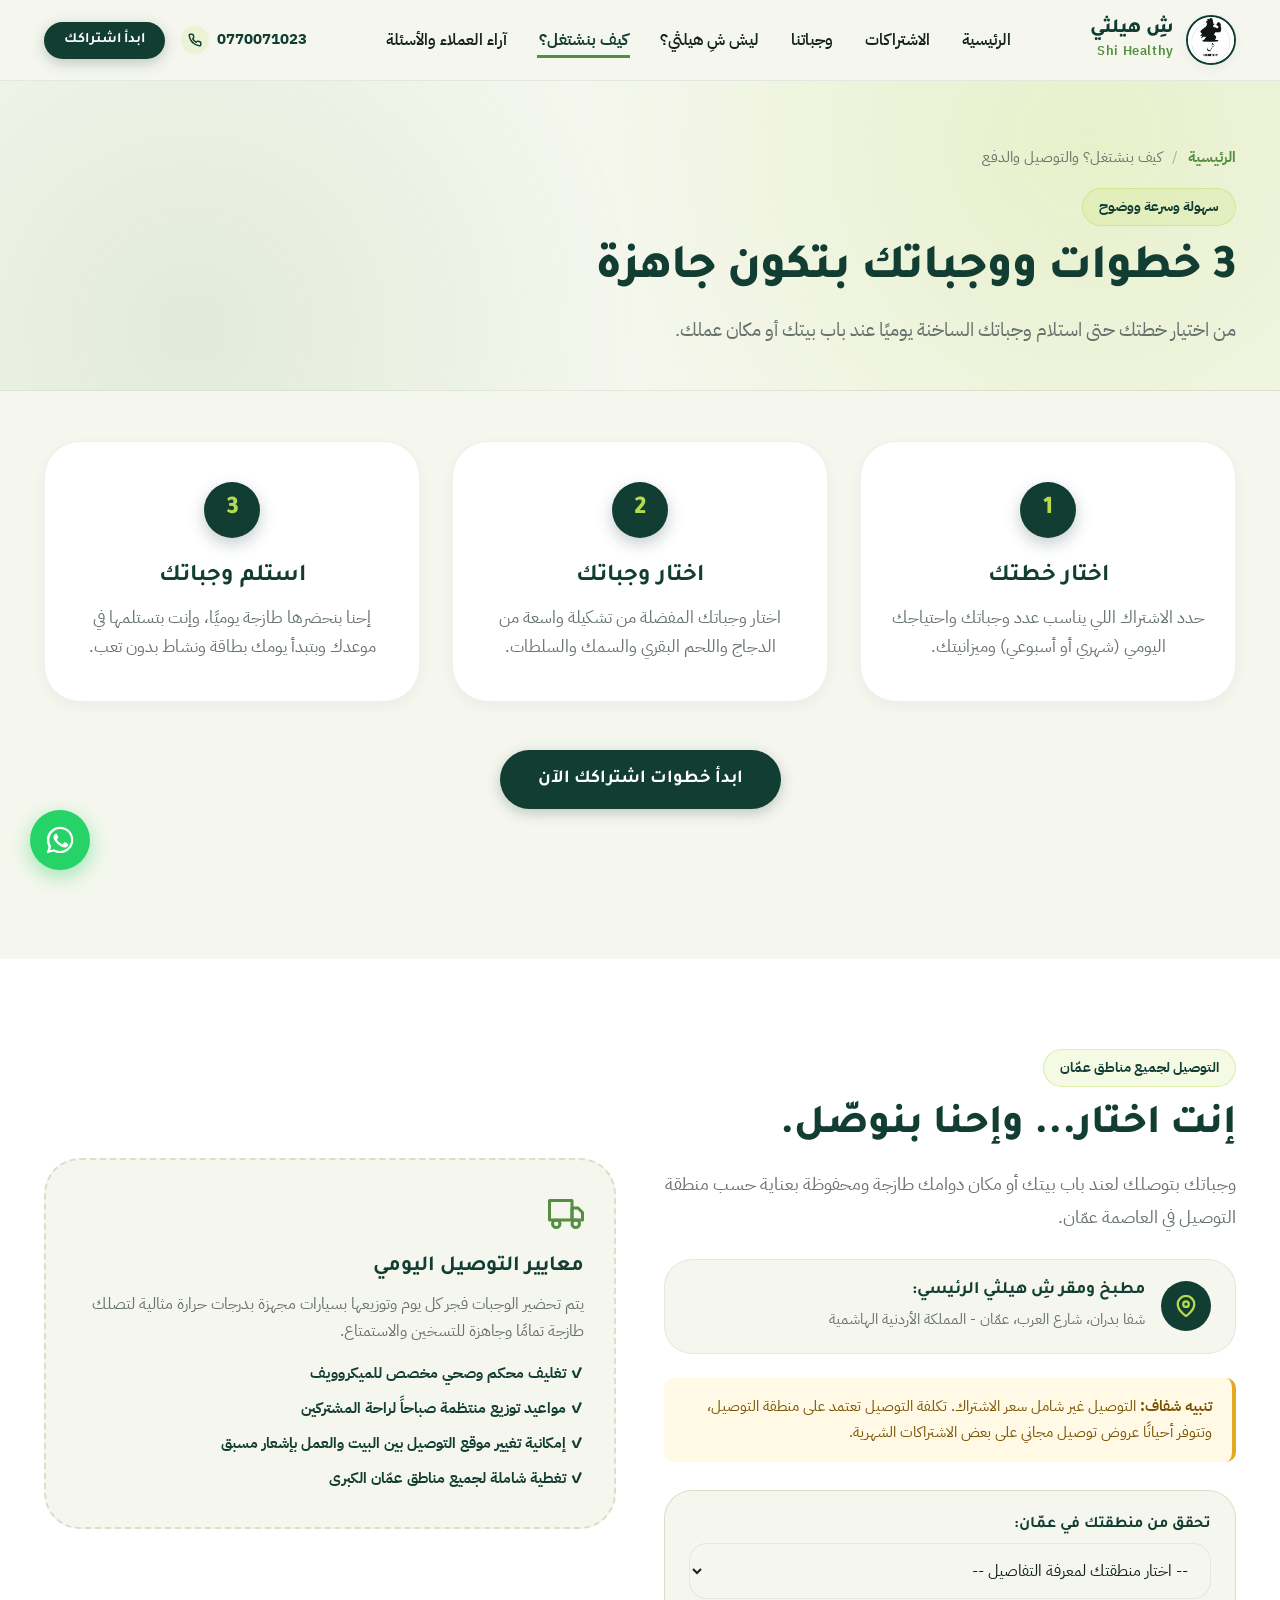
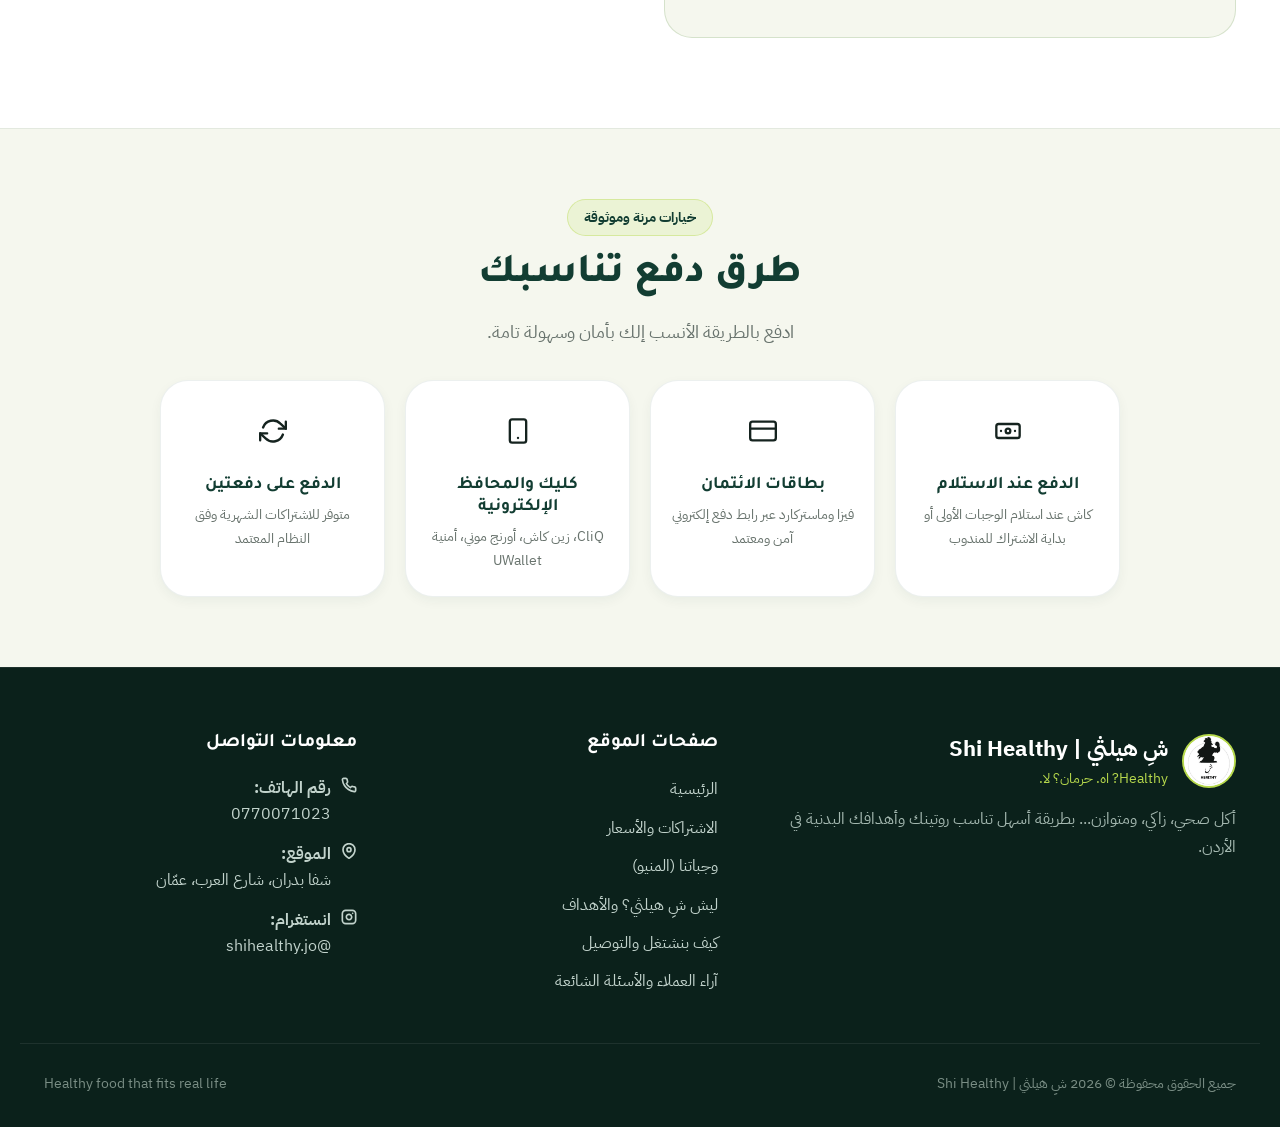
==== commit 57bbf57a: "Fix mobile drawer menu, modernize mobile UI/UX, harmonize typography, replace emojis with clean SVG " ====
--- a/how-it-works.html
+++ b/how-it-works.html
@@ -36,9 +36,12 @@
         </ul>
       </nav>
 
+      <!-- Left: Contact & Primary CTA (Desktop) -->
       <div class="nav-actions">
         <a href="tel:0770071023" class="nav-phone">
-          <span class="nav-phone-icon">📞</span>
+          <span class="nav-phone-icon">
+            <svg width="14" height="14" viewBox="0 0 24 24" fill="none" stroke="currentColor" stroke-width="2.5" stroke-linecap="round" stroke-linejoin="round"><path d="M22 16.92v3a2 2 0 0 1-2.18 2 19.79 19.79 0 0 1-8.63-3.07 19.5 19.5 0 0 1-6-6 19.79 19.79 0 0 1-3.07-8.67A2 2 0 0 1 4.11 2h3a2 2 0 0 1 2 1.72 12.84 12.84 0 0 0 .7 2.81 2 2 0 0 1-.45 2.11L8.09 9.91a16 16 0 0 0 6 6l1.27-1.27a2 2 0 0 1 2.11-.45 12.84 12.84 0 0 0 2.81.7A2 2 0 0 1 22 16.92z"></path></svg>
+          </span>
           <span>0770071023</span>
         </a>
         <button class="btn btn-primary btn-sm trigger-subscription-flow" data-plan-id="plan-m-2">
@@ -46,51 +49,131 @@
         </button>
       </div>
 
-      <button class="hamburger-btn" aria-label="فتح القائمة">
-        <svg width="28" height="28" viewBox="0 0 24 24" fill="none" stroke="currentColor" stroke-width="2.5" stroke-linecap="round" stroke-linejoin="round">
-          <line x1="3" y1="12" x2="21" y2="12"></line>
-          <line x1="3" y1="6" x2="21" y2="6"></line>
-          <line x1="3" y1="18" x2="21" y2="18"></line>
-        </svg>
-      </button>
+      <!-- Mobile Top Actions: Quick WhatsApp + Hamburger Button -->
+      <div class="mobile-header-actions">
+        <a href="https://wa.me/962770071023?text=%D9%85%D8%B1%D8%AD%D8%A8%D8%A7%D9%8B%20%D8%B4%D9%90%20%D9%87%D9%8A%D9%84%D8%AB%D9%8A" class="mobile-quick-wa" aria-label="تواصل واتساب" target="_blank" rel="noopener">
+          <svg width="20" height="20" viewBox="0 0 24 24" fill="currentColor"><path d="M12.04 2C6.58 2 2.13 6.45 2.13 11.91C2.13 13.66 2.59 15.36 3.45 16.86L2.05 22L7.3 20.62C8.75 21.41 10.38 21.83 12.04 21.83C17.5 21.83 21.95 17.38 21.95 11.92C21.95 9.27 20.92 6.78 19.05 4.91C17.18 3.03 14.69 2 12.04 2ZM12.05 3.67C14.25 3.67 16.31 4.53 17.87 6.09C19.42 7.65 20.28 9.72 20.28 11.92C20.28 16.46 16.58 20.16 12.04 20.16C10.61 20.16 9.22 19.78 8.01 19.07L7.72 18.9L4.62 19.71L5.45 16.69L5.26 16.38C4.47 15.13 4.05 13.54 4.05 11.91C4.05 7.37 7.75 3.67 12.05 3.67ZM8.84 7.33C8.65 7.33 8.35 7.4 8.1 7.67C7.85 7.94 7.15 8.6 7.15 9.94C7.15 11.28 8.13 12.57 8.27 12.75C8.41 12.94 10.19 15.69 12.92 16.86C15.18 17.84 15.65 17.64 16.14 17.6C16.64 17.55 17.75 16.94 17.98 16.3C18.21 15.65 18.21 15.1 18.14 14.98C18.07 14.87 17.88 14.8 17.6 14.66C17.32 14.52 15.96 13.85 15.71 13.76C15.45 13.67 15.27 13.62 15.08 13.9C14.9 14.18 14.38 14.8 14.22 14.98C14.06 15.17 13.9 15.19 13.62 15.05C13.35 14.91 12.45 14.61 11.39 13.67C10.57 12.94 10.01 12.03 9.87 11.79C9.73 11.54 9.85 11.41 9.99 11.27C10.12 11.14 10.27 10.94 10.41 10.78C10.55 10.62 10.6 10.5 10.69 10.32C10.78 10.13 10.74 9.97 10.67 9.83C10.6 9.69 10.05 8.34 9.82 7.78C9.6 7.24 9.37 7.31 9.2 7.31L8.84 7.33Z"/></svg>
+        </a>
+        <button class="hamburger-btn" id="hamburger-menu-btn" aria-label="فتح القائمة">
+          <svg width="24" height="24" viewBox="0 0 24 24" fill="none" stroke="currentColor" stroke-width="2.5" stroke-linecap="round" stroke-linejoin="round">
+            <line x1="3" y1="12" x2="21" y2="12"></line>
+            <line x1="3" y1="6" x2="21" y2="6"></line>
+            <line x1="3" y1="18" x2="21" y2="18"></line>
+          </svg>
+        </button>
+      </div>
     </div>
   </header>
 
-  <!-- Mobile Drawer Menu -->
-  <div class="mobile-nav">
+  <!-- Mobile Drawer Menu (Native App Style) -->
+  <div class="mobile-nav" id="mobile-drawer-nav" aria-hidden="true">
     <div class="mobile-nav-panel">
       <div class="mobile-nav-header">
-        <div class="nav-brand">
-          <img src="assets/images/shi_healthy_logo.png" alt="شِ هيلثي" class="nav-logo-img">
+        <a href="index.html" class="nav-brand">
+          <img src="assets/images/shi_healthy_logo.png" alt="شِ هيلثي" class="nav-logo-img" width="42" height="42">
           <div class="nav-brand-text">
             <span class="brand-arabic">شِ هيلثي</span>
             <span class="brand-english">Shi Healthy</span>
           </div>
-        </div>
-        <button class="mobile-close-btn" aria-label="إغلاق القائمة">✕</button>
+        </a>
+        <button class="mobile-close-btn" id="mobile-drawer-close" aria-label="إغلاق القائمة">
+          <svg width="20" height="20" viewBox="0 0 24 24" fill="none" stroke="currentColor" stroke-width="2.5" stroke-linecap="round" stroke-linejoin="round">
+            <line x1="18" y1="6" x2="6" y2="18"></line>
+            <line x1="6" y1="6" x2="18" y2="18"></line>
+          </svg>
+        </button>
+      </div>
+
+      <div class="mobile-nav-tagline">
+        <span class="mobile-nav-tagline-dot"></span>
+        <span>وجبات صحية طازجة ومحسوبة يومياً في عمّان</span>
       </div>
 
       <ul class="mobile-links">
-        <li><a href="index.html">الرئيسية</a></li>
-        <li><a href="subscriptions.html">الاشتراكات والأسعار</a></li>
-        <li><a href="meals.html">وجباتنا (المنيو)</a></li>
-        <li><a href="why-us.html">ليش شِ هيلثي؟ والأهداف</a></li>
-        <li><a href="how-it-works.html" class="active">كيف بنشتغل والتوصيل</a></li>
-        <li><a href="reviews-faq.html">آراء العملاء والأسئلة الشائعة</a></li>
+        <li>
+          <a href="index.html">
+            <span class="mobile-link-inner">
+              <span class="mobile-link-icon">
+                <svg width="18" height="18" viewBox="0 0 24 24" fill="none" stroke="currentColor" stroke-width="2" stroke-linecap="round" stroke-linejoin="round"><path d="M3 9l9-7 9 7v11a2 2 0 0 1-2 2H5a2 2 0 0 1-2-2z"></path><polyline points="9 22 9 12 15 12 15 22"></polyline></svg>
+              </span>
+              <span>الرئيسية</span>
+            </span>
+            <span class="mobile-link-arrow">‹</span>
+          </a>
+        </li>
+        <li>
+          <a href="subscriptions.html">
+            <span class="mobile-link-inner">
+              <span class="mobile-link-icon">
+                <svg width="18" height="18" viewBox="0 0 24 24" fill="none" stroke="currentColor" stroke-width="2" stroke-linecap="round" stroke-linejoin="round"><rect x="3" y="4" width="18" height="18" rx="2" ry="2"></rect><line x1="16" y1="2" x2="16" y2="6"></line><line x1="8" y1="2" x2="8" y2="6"></line><line x1="3" y1="10" x2="21" y2="10"></line></svg>
+              </span>
+              <span>باقات الاشتراكات والأسعار</span>
+            </span>
+            <span class="mobile-link-arrow">‹</span>
+          </a>
+        </li>
+        <li>
+          <a href="meals.html">
+            <span class="mobile-link-inner">
+              <span class="mobile-link-icon">
+                <svg width="18" height="18" viewBox="0 0 24 24" fill="none" stroke="currentColor" stroke-width="2" stroke-linecap="round" stroke-linejoin="round"><path d="M18 2v6a3 3 0 0 1-3 3 3 3 0 0 1-3-3V2"></path><path d="M15 11v11"></path><path d="M6 2v10a3 3 0 0 0 3 3h1v7"></path><path d="M9 2a3 3 0 0 0-3 3v4"></path></svg>
+              </span>
+              <span>قائمة الوجبات (المنيو)</span>
+            </span>
+            <span class="mobile-link-arrow">‹</span>
+          </a>
+        </li>
+        <li>
+          <a href="why-us.html">
+            <span class="mobile-link-inner">
+              <span class="mobile-link-icon">
+                <svg width="18" height="18" viewBox="0 0 24 24" fill="none" stroke="currentColor" stroke-width="2" stroke-linecap="round" stroke-linejoin="round"><circle cx="12" cy="12" r="10"></circle><circle cx="12" cy="12" r="6"></circle><circle cx="12" cy="12" r="2"></circle></svg>
+              </span>
+              <span>ليش شِ هيلثي؟ والأهداف</span>
+            </span>
+            <span class="mobile-link-arrow">‹</span>
+          </a>
+        </li>
+        <li>
+          <a href="how-it-works.html" class="active">
+            <span class="mobile-link-inner">
+              <span class="mobile-link-icon">
+                <svg width="18" height="18" viewBox="0 0 24 24" fill="none" stroke="currentColor" stroke-width="2" stroke-linecap="round" stroke-linejoin="round"><rect x="1" y="3" width="15" height="13"></rect><polygon points="16 8 20 8 23 11 23 16 16 16 16 8"></polygon><circle cx="5.5" cy="18.5" r="2.5"></circle><circle cx="18.5" cy="18.5" r="2.5"></circle></svg>
+              </span>
+              <span>كيف بنشتغل والتوصيل</span>
+            </span>
+            <span class="mobile-link-arrow">‹</span>
+          </a>
+        </li>
+        <li>
+          <a href="reviews-faq.html">
+            <span class="mobile-link-inner">
+              <span class="mobile-link-icon">
+                <svg width="18" height="18" viewBox="0 0 24 24" fill="none" stroke="currentColor" stroke-width="2" stroke-linecap="round" stroke-linejoin="round"><path d="M21 15a2 2 0 0 1-2 2H7l-4 4V5a2 2 0 0 1 2-2h14a2 2 0 0 1 2 2z"></path></svg>
+              </span>
+              <span>آراء العملاء والأسئلة الشائعة</span>
+            </span>
+            <span class="mobile-link-arrow">‹</span>
+          </a>
+        </li>
       </ul>
 
       <div class="mobile-nav-footer">
         <button class="btn btn-primary trigger-subscription-flow" data-plan-id="plan-m-2">
-          ابدأ اشتراكك
+          ابدأ اشتراكك الآن
         </button>
-        <a href="https://wa.me/962770071023?text=%D9%85%D8%B1%D8%AD%D8%A8%D8%A7%D9%8B%20%D8%B4%D9%90%20%D9%87%D9%8A%D9%84%D8%AB%D9%8A%D8%8C%20%D8%A3%D9%88%D8%AF%20%D8%A7%D9%84%D8%A7%D8%B3%D8%AA%D9%81%D8%B3%D8%A7%D8%B1%20%D8%B9%D9%86%20%D8%A7%D9%84%D8%A7%D8%B4%D8%AA%D8%B1%D8%A7%D9%83%D8%A7%D8%AA" target="_blank" class="btn btn-lime">
-          <span>💬</span> احكي معنا على واتساب
+        <a href="https://wa.me/962770071023?text=%D9%85%D8%B1%D8%AD%D8%A8%D8%A7%D9%8B%20%D8%B4%D9%90%20%D9%87%D9%8A%D9%84%D8%AB%D9%8A%D8%8C%20%D8%A3%D9%88%D8%AF%20%D8%A7%D9%84%D8%A7%D8%B3%D8%AA%D9%81%D8%B3%D8%A7%D8%B1%20%D8%B9%D9%86%20%D8%A7%D9%84%D8%A7%D8%B4%D8%AA%D8%B1%D8%A7%D9%83%D8%A7%D8%AA" target="_blank" rel="noopener" class="btn btn-lime">
+          <svg width="18" height="18" viewBox="0 0 24 24" fill="currentColor"><path d="M12.04 2C6.58 2 2.13 6.45 2.13 11.91C2.13 13.66 2.59 15.36 3.45 16.86L2.05 22L7.3 20.62C8.75 21.41 10.38 21.83 12.04 21.83C17.5 21.83 21.95 17.38 21.95 11.92C21.95 9.27 20.92 6.78 19.05 4.91C17.18 3.03 14.69 2 12.04 2ZM12.05 3.67C14.25 3.67 16.31 4.53 17.87 6.09C19.42 7.65 20.28 9.72 20.28 11.92C20.28 16.46 16.58 20.16 12.04 20.16C10.61 20.16 9.22 19.78 8.01 19.07L7.72 18.9L4.62 19.71L5.45 16.69L5.26 16.38C4.47 15.13 4.05 13.54 4.05 11.91C4.05 7.37 7.75 3.67 12.05 3.67ZM8.84 7.33C8.65 7.33 8.35 7.4 8.1 7.67C7.85 7.94 7.15 8.6 7.15 9.94C7.15 11.28 8.13 12.57 8.27 12.75C8.41 12.94 10.19 15.69 12.92 16.86C15.18 17.84 15.65 17.64 16.14 17.6C16.64 17.55 17.75 16.94 17.98 16.3C18.21 15.65 18.21 15.1 18.14 14.98C18.07 14.87 17.88 14.8 17.6 14.66C17.32 14.52 15.96 13.85 15.71 13.76C15.45 13.67 15.27 13.62 15.08 13.9C14.9 14.18 14.38 14.8 14.22 14.98C14.06 15.17 13.9 15.19 13.62 15.05C13.35 14.91 12.45 14.61 11.39 13.67C10.57 12.94 10.01 12.03 9.87 11.79C9.73 11.54 9.85 11.41 9.99 11.27C10.12 11.14 10.27 10.94 10.41 10.78C10.55 10.62 10.6 10.5 10.69 10.32C10.78 10.13 10.74 9.97 10.67 9.83C10.6 9.69 10.05 8.34 9.82 7.78C9.6 7.24 9.37 7.31 9.2 7.31L8.84 7.33Z"/></svg>
+          تواصل واتساب مباشرة
         </a>
+        <div class="mobile-nav-contact-hint">
+          شفا بدران، شارع العرب • 0770071023
+        </div>
       </div>
     </div>
   </div>
 
-  <main>
+<main>
     <!-- Subpage Banner -->
     <section class="page-hero-banner">
       <div class="container">
@@ -133,7 +216,7 @@
 
         <div class="text-center" style="margin-bottom: 60px;">
           <button class="btn btn-primary btn-lg trigger-subscription-flow" data-plan-id="plan-m-2">
-            ابدأ خطوات اشتراكك الآن 🚀
+            ابدأ خطوات اشتراكك الآن
           </button>
         </div>
       </div>
@@ -150,7 +233,7 @@
           </p>
 
           <div class="delivery-location-card">
-            <div class="location-icon-box">📍</div>
+            <div class="location-icon-box"><svg width="22" height="22" viewBox="0 0 24 24" fill="none" stroke="currentColor" stroke-width="2.5" stroke-linecap="round" stroke-linejoin="round"><path d="M21 10c0 7-9 13-9 13s-9-6-9-13a9 9 0 0 1 18 0z"></path><circle cx="12" cy="10" r="3"></circle></svg></div>
             <div class="location-info">
               <h4>مطبخ ومقر شِ هيلثي الرئيسي:</h4>
               <p>شفا بدران، شارع العرب، عمّان - المملكة الأردنية الهاشمية</p>
@@ -158,7 +241,7 @@
           </div>
 
           <div class="delivery-important-note">
-            ⚠️ <strong>تنبيه شفاف:</strong> التوصيل غير شامل سعر الاشتراك. تكلفة التوصيل تعتمد على منطقة التوصيل، وتتوفر أحيانًا عروض توصيل مجاني على بعض الاشتراكات الشهرية.
+            <strong>تنبيه شفاف:</strong> التوصيل غير شامل سعر الاشتراك. تكلفة التوصيل تعتمد على منطقة التوصيل، وتتوفر أحيانًا عروض توصيل مجاني على بعض الاشتراكات الشهرية.
           </div>
 
           <!-- Direct Area Selector within Page -->
@@ -173,7 +256,7 @@
 
         <div class="delivery-visual-wrap">
           <div class="why-card" style="background: var(--bg-light); border: 2px dashed var(--border-green);">
-            <div style="font-size: 2.4rem; margin-bottom: 12px;">🚚</div>
+            <div style="margin-bottom: 14px; color: var(--fresh-green);"><svg width="36" height="36" viewBox="0 0 24 24" fill="none" stroke="currentColor" stroke-width="2" stroke-linecap="round" stroke-linejoin="round"><rect x="1" y="3" width="15" height="13"></rect><polygon points="16 8 20 8 23 11 23 16 16 16 16 8"></polygon><circle cx="5.5" cy="18.5" r="2.5"></circle><circle cx="18.5" cy="18.5" r="2.5"></circle></svg></div>
             <h3 style="font-size: 1.35rem; margin-bottom: 10px; color: var(--primary-dark);">معايير التوصيل اليومي</h3>
             <p style="font-size: 0.98rem; color: var(--text-muted); margin-bottom: 16px;">
               يتم تحضير الوجبات فجر كل يوم وتوزيعها بسيارات مجهزة بدرجات حرارة مثالية لتصلك طازجة تمامًا وجاهزة للتسخين والاستمتاع.
@@ -200,22 +283,22 @@
 
         <div class="payment-methods-grid">
           <div class="payment-card">
-            <div class="payment-icon">💵</div>
+            <div class="payment-icon"><svg width="28" height="28" viewBox="0 0 24 24" fill="none" stroke="currentColor" stroke-width="2" stroke-linecap="round" stroke-linejoin="round"><rect x="2" y="6" width="20" height="12" rx="2"></rect><circle cx="12" cy="12" r="2"></circle><path d="M6 12h.01M18 12h.01"></path></svg></div>
             <h4>الدفع عند الاستلام</h4>
             <p>كاش عند استلام الوجبات الأولى أو بداية الاشتراك للمندوب</p>
           </div>
           <div class="payment-card">
-            <div class="payment-icon">💳</div>
+            <div class="payment-icon"><svg width="28" height="28" viewBox="0 0 24 24" fill="none" stroke="currentColor" stroke-width="2" stroke-linecap="round" stroke-linejoin="round"><rect x="1" y="4" width="22" height="16" rx="2" ry="2"></rect><line x1="1" y1="10" x2="23" y2="10"></line></svg></div>
             <h4>بطاقات الائتمان</h4>
             <p>فيزا وماستركارد عبر رابط دفع إلكتروني آمن ومعتمد</p>
           </div>
           <div class="payment-card">
-            <div class="payment-icon">📱</div>
+            <div class="payment-icon"><svg width="28" height="28" viewBox="0 0 24 24" fill="none" stroke="currentColor" stroke-width="2" stroke-linecap="round" stroke-linejoin="round"><rect x="5" y="2" width="14" height="20" rx="2" ry="2"></rect><line x1="12" y1="18" x2="12.01" y2="18"></line></svg></div>
             <h4>كليك والمحافظ الإلكترونية</h4>
             <p>CliQ، زين كاش، أورنج موني، أمنية UWallet</p>
           </div>
           <div class="payment-card">
-            <div class="payment-icon">🔄</div>
+            <div class="payment-icon"><svg width="28" height="28" viewBox="0 0 24 24" fill="none" stroke="currentColor" stroke-width="2" stroke-linecap="round" stroke-linejoin="round"><polyline points="23 4 23 10 17 10"></polyline><polyline points="1 20 1 14 7 14"></polyline><path d="M3.51 9a9 9 0 0 1 14.85-3.36L23 10M1 14l4.64 4.36A9 9 0 0 0 20.49 15"></path></svg></div>
             <h4>الدفع على دفعتين</h4>
             <p>متوفر للاشتراكات الشهرية وفق النظام المعتمد</p>
           </div>
@@ -224,7 +307,7 @@
     </section>
   </main>
 
-  <!-- Footer -->
+<!-- Footer -->
   <footer class="site-footer">
     <div class="container footer-grid">
       <div class="footer-brand">
@@ -254,15 +337,21 @@
         <h4>معلومات التواصل</h4>
         <div class="footer-contact-info">
           <div class="footer-contact-row">
-            <span>📞</span>
+            <span>
+              <svg width="16" height="16" viewBox="0 0 24 24" fill="none" stroke="currentColor" stroke-width="2.5" stroke-linecap="round" stroke-linejoin="round"><path d="M22 16.92v3a2 2 0 0 1-2.18 2 19.79 19.79 0 0 1-8.63-3.07 19.5 19.5 0 0 1-6-6 19.79 19.79 0 0 1-3.07-8.67A2 2 0 0 1 4.11 2h3a2 2 0 0 1 2 1.72 12.84 12.84 0 0 0 .7 2.81 2 2 0 0 1-.45 2.11L8.09 9.91a16 16 0 0 0 6 6l1.27-1.27a2 2 0 0 1 2.11-.45 12.84 12.84 0 0 0 2.81.7A2 2 0 0 1 22 16.92z"></path></svg>
+            </span>
             <div><strong>رقم الهاتف:</strong><br><a href="tel:0770071023" style="direction: ltr; display: inline-block;">0770071023</a></div>
           </div>
           <div class="footer-contact-row">
-            <span>📍</span>
+            <span>
+              <svg width="16" height="16" viewBox="0 0 24 24" fill="none" stroke="currentColor" stroke-width="2.5" stroke-linecap="round" stroke-linejoin="round"><path d="M21 10c0 7-9 13-9 13s-9-6-9-13a9 9 0 0 1 18 0z"></path><circle cx="12" cy="10" r="3"></circle></svg>
+            </span>
             <div><strong>الموقع:</strong><br>شفا بدران، شارع العرب، عمّان</div>
           </div>
           <div class="footer-contact-row">
-            <span>📸</span>
+            <span>
+              <svg width="16" height="16" viewBox="0 0 24 24" fill="none" stroke="currentColor" stroke-width="2.5" stroke-linecap="round" stroke-linejoin="round"><rect x="2" y="2" width="20" height="20" rx="5" ry="5"></rect><path d="M16 11.37A4 4 0 1 1 12.63 8 4 4 0 0 1 16 11.37z"></path><line x1="17.5" y1="6.5" x2="17.51" y2="6.5"></line></svg>
+            </span>
             <div><strong>انستغرام:</strong><br><a href="https://instagram.com" target="_blank" rel="noopener">@shihealthy.jo</a></div>
           </div>
         </div>
@@ -271,34 +360,53 @@
 
     <div class="container footer-bottom">
       <div>جميع الحقوق محفوظة © 2026 شِ هيلثي | Shi Healthy</div>
-      <div>Healthy food that fits real life 🌿</div>
+      <div>Healthy food that fits real life</div>
     </div>
   </footer>
 
   <!-- Mobile Sticky Bar -->
   <div class="mobile-sticky-bar">
     <button class="btn btn-primary trigger-subscription-flow" data-plan-id="plan-m-2">
-      🍱 ابدأ اشتراكك
+      ابدأ اشتراكك الآن
     </button>
-    <a href="https://wa.me/962770071023?text=%D9%85%D8%B1%D8%AD%D8%A8%D8%A7%D9%8B%20%D8%B4%D9%90%20%D9%87%D9%8A%D9%84%D8%AB%D9%8A%D8%8C%20%D8%A3%D9%88%D8%AF%20%D8%A7%D9%84%D8%A7%D8%B3%D8%AA%D9%81%D8%B3%D8%A7%D8%B1%20%D8%B9%D9%86%20%D8%A7%D9%84%D8%A7%D8%B4%D8%AA%D8%B1%D8%A7%D9%83%D8%A7%D8%AA" target="_blank" class="mobile-whatsapp-btn" aria-label="محادثة واتساب">💬</a>
+    <a href="https://wa.me/962770071023?text=%D9%85%D8%B1%D8%AD%D8%A8%D8%A7%D9%8B%20%D8%B4%D9%90%20%D9%87%D9%8A%D9%84%D8%AB%D9%8A%D8%8C%20%D8%A3%D9%88%D8%AF%20%D8%A7%D9%84%D8%A7%D8%B3%D8%AA%D9%81%D8%B3%D8%A7%D8%B1%20%D8%B9%D9%86%20%D8%A7%D9%84%D8%A7%D8%B4%D8%AA%D8%B1%D8%A7%D9%83%D8%A7%D8%AA" target="_blank" class="mobile-whatsapp-btn" aria-label="محادثة واتساب">
+      <svg width="24" height="24" viewBox="0 0 24 24" fill="currentColor"><path d="M12.04 2C6.58 2 2.13 6.45 2.13 11.91C2.13 13.66 2.59 15.36 3.45 16.86L2.05 22L7.3 20.62C8.75 21.41 10.38 21.83 12.04 21.83C17.5 21.83 21.95 17.38 21.95 11.92C21.95 9.27 20.92 6.78 19.05 4.91C17.18 3.03 14.69 2 12.04 2ZM12.05 3.67C14.25 3.67 16.31 4.53 17.87 6.09C19.42 7.65 20.28 9.72 20.28 11.92C20.28 16.46 16.58 20.16 12.04 20.16C10.61 20.16 9.22 19.78 8.01 19.07L7.72 18.9L4.62 19.71L5.45 16.69L5.26 16.38C4.47 15.13 4.05 13.54 4.05 11.91C4.05 7.37 7.75 3.67 12.05 3.67ZM8.84 7.33C8.65 7.33 8.35 7.4 8.1 7.67C7.85 7.94 7.15 8.6 7.15 9.94C7.15 11.28 8.13 12.57 8.27 12.75C8.41 12.94 10.19 15.69 12.92 16.86C15.18 17.84 15.65 17.64 16.14 17.6C16.64 17.55 17.75 16.94 17.98 16.3C18.21 15.1 18.14 14.98C18.07 14.87 17.88 14.8 17.6 14.66C17.32 14.52 15.96 13.85 15.71 13.76C15.45 13.67 15.27 13.62 15.08 13.9C14.9 14.18 14.38 14.8 14.22 14.98C14.06 15.17 13.9 15.19 13.62 15.05C13.35 14.91 12.45 14.61 11.39 13.67C10.57 12.94 10.01 12.03 9.87 11.79C9.73 11.54 9.85 11.41 9.99 11.27C10.12 11.14 10.27 10.94 10.41 10.78C10.55 10.62 10.6 10.5 10.69 10.32C10.78 10.13 10.74 9.97 10.67 9.83C10.6 9.69 10.05 8.34 9.82 7.78C9.6 7.24 9.37 7.31 9.2 7.31L8.84 7.33Z"/></svg>
+    </a>
   </div>
 
-  <a href="https://wa.me/962770071023?text=%D9%85%D8%B1%D8%AD%D8%A8%D8%A7%D9%8B%20%D8%B4%D9%90%20%D9%87%D9%8A%D9%84%D8%AB%D9%8A%D8%8C%20%D8%A3%D9%88%D8%AF%20%D8%A7%D9%84%D8%A7%D8%B3%D8%AA%D9%81%D8%B3%D8%A7%D8%B1%20%D8%B9%D9%86%20%D8%A7%D9%84%D8%A7%D8%B4%D8%AA%D8%B1%D8%A7%D9%83%D8%A7%D8%AA" target="_blank" class="floating-whatsapp" aria-label="احكي معنا على واتساب">💬</a>
+  <a href="https://wa.me/962770071023?text=%D9%85%D8%B1%D8%AD%D8%A8%D8%A7%D9%8B%20%D8%B4%D9%90%20%D9%87%D9%8A%D9%84%D8%AB%D9%8A%D8%8C%20%D8%A3%D9%88%D8%AF%20%D8%A7%D9%84%D8%A7%D8%B3%D8%AA%D9%81%D8%B3%D8%A7%D8%B1%20%D8%B9%D9%86%20%D8%A7%D9%84%D8%A7%D8%B4%D8%AA%D8%B1%D8%A7%D9%83%D8%A7%D8%AA" target="_blank" class="floating-whatsapp" aria-label="احكي معنا على واتساب">
+    <svg width="32" height="32" viewBox="0 0 24 24" fill="currentColor"><path d="M12.04 2C6.58 2 2.13 6.45 2.13 11.91C2.13 13.66 2.59 15.36 3.45 16.86L2.05 22L7.3 20.62C8.75 21.41 10.38 21.83 12.04 21.83C17.5 21.83 21.95 17.38 21.95 11.92C21.95 9.27 20.92 6.78 19.05 4.91C17.18 3.03 14.69 2 12.04 2ZM12.05 3.67C14.25 3.67 16.31 4.53 17.87 6.09C19.42 7.65 20.28 9.72 20.28 11.92C20.28 16.46 16.58 20.16 12.04 20.16C10.61 20.16 9.22 19.78 8.01 19.07L7.72 18.9L4.62 19.71L5.45 16.69L5.26 16.38C4.47 15.13 4.05 13.54 4.05 11.91C4.05 7.37 7.75 3.67 12.05 3.67ZM8.84 7.33C8.65 7.33 8.35 7.4 8.1 7.67C7.85 7.94 7.15 8.6 7.15 9.94C7.15 11.28 8.13 12.57 8.27 12.75C8.41 12.94 10.19 15.69 12.92 16.86C15.18 17.84 15.65 17.64 16.14 17.6C16.64 17.55 17.75 16.94 17.98 16.3C18.21 15.65 18.21 15.1 18.14 14.98C18.07 14.87 17.88 14.8 17.6 14.66C17.32 14.52 15.96 13.85 15.71 13.76C15.45 13.67 15.27 13.62 15.08 13.9C14.9 14.18 14.38 14.8 14.22 14.98C14.06 15.17 13.9 15.19 13.62 15.05C13.35 14.91 12.45 14.61 11.39 13.67C10.57 12.94 10.01 12.03 9.87 11.79C9.73 11.54 9.85 11.41 9.99 11.27C10.12 11.14 10.27 10.94 10.41 10.78C10.55 10.62 10.6 10.5 10.69 10.32C10.78 10.13 10.74 9.97 10.67 9.83C10.6 9.69 10.05 8.34 9.82 7.78C9.6 7.24 9.37 7.31 9.2 7.31L8.84 7.33Z"/></svg>
+  </a>
 
   <!-- FLOW B Modal -->
   <div class="modal-overlay" id="checkout-modal" role="dialog" aria-modal="true" aria-labelledby="modal-step-title">
     <div class="checkout-modal-card">
       <div class="modal-header">
-        <h3 id="modal-step-title">طلب اشتراك جديد 🍱</h3>
+        <h3 id="modal-step-title">طلب اشتراك جديد</h3>
         <button class="modal-close-btn" id="modal-close-btn" aria-label="إغلاق النافذة">✕</button>
       </div>
 
       <div class="stepper-progress-bar">
-        <div class="step-indicator active" data-step="1"><div class="step-circle">1</div><span class="step-label">الاشتراك</span></div>
-        <div class="step-indicator" data-step="2"><div class="step-circle">2</div><span class="step-label">الوجبات</span></div>
-        <div class="step-indicator" data-step="3"><div class="step-circle">3</div><span class="step-label">البيانات</span></div>
-        <div class="step-indicator" data-step="4"><div class="step-circle">4</div><span class="step-label">الدفع</span></div>
-        <div class="step-indicator" data-step="5"><div class="step-circle">5</div><span class="step-label">التأكيد</span></div>
+        <div class="step-indicator active" data-step="1">
+          <div class="step-circle">1</div>
+          <span class="step-label">الاشتراك</span>
+        </div>
+        <div class="step-indicator" data-step="2">
+          <div class="step-circle">2</div>
+          <span class="step-label">الوجبات</span>
+        </div>
+        <div class="step-indicator" data-step="3">
+          <div class="step-circle">3</div>
+          <span class="step-label">البيانات</span>
+        </div>
+        <div class="step-indicator" data-step="4">
+          <div class="step-circle">4</div>
+          <span class="step-label">الدفع</span>
+        </div>
+        <div class="step-indicator" data-step="5">
+          <div class="step-circle">5</div>
+          <span class="step-label">التأكيد</span>
+        </div>
       </div>
 
       <div class="modal-body">
@@ -354,28 +462,28 @@
             <label class="payment-option-row selected">
               <input type="radio" name="payment_choice" value="cod" class="payment-radio" checked>
               <div class="payment-title-wrap">
-                <h4>الدفع عند الاستلام (كاش) 💵</h4>
+                <h4>الدفع عند الاستلام (كاش)</h4>
                 <p>تدفع عند استلام أول دفعة وجبات مباشرة للمندوب</p>
               </div>
             </label>
             <label class="payment-option-row">
               <input type="radio" name="payment_choice" value="card" class="payment-radio">
               <div class="payment-title-wrap">
-                <h4>البطاقة الائتمانية (Visa / Mastercard) 💳</h4>
+                <h4>البطاقة الائتمانية (Visa / Mastercard)</h4>
                 <p>رابط دفع إلكتروني آمن يتم إرساله إليك</p>
               </div>
             </label>
             <label class="payment-option-row">
               <input type="radio" name="payment_choice" value="cliq" class="payment-radio">
               <div class="payment-title-wrap">
-                <h4>كليك والمحافظ الإلكترونية (CliQ / Zain Cash) 📱</h4>
+                <h4>كليك والمحافظ الإلكترونية (CliQ / Zain Cash)</h4>
                 <p>تحويل فوري عبر اسم المستخدم المعتمد</p>
               </div>
             </label>
             <label class="payment-option-row">
               <input type="radio" name="payment_choice" value="split" class="payment-radio">
               <div class="payment-title-wrap">
-                <h4>الدفع مقسم على دفعتين 🔄</h4>
+                <h4>الدفع مقسم على دفعتين</h4>
                 <p>متاح للاشتراكات الشهرية (دفعة عند البدء ودفعة في منتصف الشهر)</p>
               </div>
             </label>
@@ -385,17 +493,18 @@
         <div class="checkout-step-panel" data-step="5">
           <div class="order-success-box">
             <div class="success-icon-animated">✓</div>
-            <h3 style="font-size: 1.6rem; color: var(--primary-dark); margin-bottom: 8px;">تم تسجيل طلبك بنجاح! 💚</h3>
+            <h3 style="font-size: 1.6rem; color: var(--primary-dark); margin-bottom: 8px;">تم تسجيل طلبك بنجاح!</h3>
             <p style="font-size: 1.05rem; color: var(--text-muted);">
               شكرًا لاختيارك <strong>شِ هيلثي</strong>. فريقنا سيقوم بمراجعة طلبك والتواصل معك لتأكيد موعد أول توصيل.
             </p>
             <div class="order-summary-card" id="order-summary-content"></div>
             <div style="display: flex; flex-direction: column; gap: 12px; align-items: center;">
               <a href="#" id="confirm-whatsapp-btn" target="_blank" class="btn btn-lime btn-lg" style="width: 100%;">
-                <span>💬</span> تأكيد الطلب مباشرة عبر واتساب
+                <svg width="20" height="20" viewBox="0 0 24 24" fill="currentColor"><path d="M12.04 2C6.58 2 2.13 6.45 2.13 11.91C2.13 13.66 2.59 15.36 3.45 16.86L2.05 22L7.3 20.62C8.75 21.41 10.38 21.83 12.04 21.83C17.5 21.83 21.95 17.38 21.95 11.92C21.95 9.27 20.92 6.78 19.05 4.91C17.18 3.03 14.69 2 12.04 2ZM12.05 3.67C14.25 3.67 16.31 4.53 17.87 6.09C19.42 7.65 20.28 9.72 20.28 11.92C20.28 16.46 16.58 20.16 12.04 20.16C10.61 20.16 9.22 19.78 8.01 19.07L7.72 18.9L4.62 19.71L5.45 16.69L5.26 16.38C4.47 15.13 4.05 13.54 4.05 11.91C4.05 7.37 7.75 3.67 12.05 3.67ZM8.84 7.33C8.65 7.33 8.35 7.4 8.1 7.67C7.85 7.94 7.15 8.6 7.15 9.94C7.15 11.28 8.13 12.57 8.27 12.75C8.41 12.94 10.19 15.69 12.92 16.86C15.18 17.84 15.65 17.64 16.14 17.6C16.64 17.55 17.75 16.94 17.98 16.3C18.21 15.65 18.21 15.1 18.14 14.98C18.07 14.87 17.88 14.8 17.6 14.66C17.32 14.52 15.96 13.85 15.71 13.76C15.45 13.67 15.27 13.62 15.08 13.9C14.9 14.18 14.38 14.8 14.22 14.98C14.06 15.17 13.9 15.19 13.62 15.05C13.35 14.91 12.45 14.61 11.39 13.67C10.57 12.94 10.01 12.03 9.87 11.79C9.73 11.54 9.85 11.41 9.99 11.27C10.12 11.14 10.27 10.94 10.41 10.78C10.55 10.62 10.6 10.5 10.69 10.32C10.78 10.13 10.74 9.97 10.67 9.83C10.6 9.69 10.05 8.34 9.82 7.78C9.6 7.24 9.37 7.31 9.2 7.31L8.84 7.33Z"/></svg>
+                تأكيد الطلب مباشرة عبر واتساب
               </a>
               <button type="button" class="btn btn-secondary" onclick="document.getElementById('checkout-modal').classList.remove('open');">
-                إغلاق
+                إغلاق والعودة للباقات
               </button>
             </div>
           </div>
--- a/index.css
+++ b/index.css
@@ -380,46 +380,92 @@
   color: var(--primary-dark);
 }
 
+/* Mobile Actions in Header */
+.mobile-header-actions {
+  display: none;
+  align-items: center;
+  gap: 10px;
+}
+
+.mobile-quick-wa {
+  width: 42px;
+  height: 42px;
+  border-radius: 12px;
+  background-color: rgba(37, 211, 102, 0.12);
+  color: #1E8E3E;
+  display: flex;
+  align-items: center;
+  justify-content: center;
+  transition: all var(--transition-fast);
+  border: 1px solid rgba(37, 211, 102, 0.25);
+  -webkit-tap-highlight-color: transparent;
+}
+
+.mobile-quick-wa:active {
+  transform: scale(0.94);
+  background-color: rgba(37, 211, 102, 0.2);
+}
+
 .hamburger-btn {
   display: none;
-  background: none;
-  border: none;
+  width: 42px;
+  height: 42px;
+  background-color: rgba(18, 61, 50, 0.05);
+  border: 1px solid rgba(18, 61, 50, 0.12);
+  border-radius: 12px;
   cursor: pointer;
-  padding: 8px;
-  color: var(--primary-dark);
-}
-
-/* Mobile Navigation Drawer */
+  padding: 0;
+  color: var(--primary-dark);
+  align-items: center;
+  justify-content: center;
+  transition: all var(--transition-fast);
+  -webkit-tap-highlight-color: transparent;
+}
+
+.hamburger-btn:active {
+  background-color: rgba(18, 61, 50, 0.12);
+  transform: scale(0.94);
+}
+
+/* Mobile Navigation Drawer - Premium Native App Style */
 .mobile-nav {
-  display: none;
   position: fixed;
   inset: 0;
-  background-color: rgba(18, 61, 50, 0.7);
-  backdrop-filter: blur(8px);
-  z-index: 1100;
+  width: 100%;
+  height: 100%;
+  background-color: rgba(10, 35, 29, 0.65);
+  backdrop-filter: blur(10px);
+  -webkit-backdrop-filter: blur(10px);
+  z-index: 9999;
   opacity: 0;
+  visibility: hidden;
   pointer-events: none;
-  transition: opacity var(--transition-smooth);
+  transition: opacity 0.3s cubic-bezier(0.16, 1, 0.3, 1), visibility 0.3s cubic-bezier(0.16, 1, 0.3, 1);
 }
 
 .mobile-nav.open {
   opacity: 1;
+  visibility: visible;
   pointer-events: auto;
 }
 
 .mobile-nav-panel {
-  position: absolute;
+  position: fixed;
   top: 0;
   right: 0;
   bottom: 0;
-  width: min(85vw, 360px);
-  background-color: var(--bg-surface);
-  padding: 28px 24px;
+  width: min(86vw, 350px);
+  height: 100%;
+  background-color: #FFFFFF;
+  padding: 22px 20px 24px;
   display: flex;
   flex-direction: column;
-  box-shadow: -10px 0 30px rgba(0, 0, 0, 0.2);
+  box-shadow: -10px 0 40px rgba(0, 0, 0, 0.25);
   transform: translateX(100%);
-  transition: transform var(--transition-smooth);
+  transition: transform 0.32s cubic-bezier(0.16, 1, 0.3, 1);
+  overflow-y: auto;
+  -webkit-overflow-scrolling: touch;
+  z-index: 10000;
 }
 
 .mobile-nav.open .mobile-nav-panel {
@@ -430,41 +476,128 @@
   display: flex;
   align-items: center;
   justify-content: space-between;
-  margin-bottom: 28px;
   padding-bottom: 16px;
   border-bottom: 1px solid var(--border-light);
 }
 
 .mobile-close-btn {
-  background: none;
-  border: none;
-  font-size: 1.8rem;
+  width: 38px;
+  height: 38px;
+  border-radius: 50%;
+  background-color: var(--bg-subtle);
+  border: 1px solid var(--border-light);
+  display: flex;
+  align-items: center;
+  justify-content: center;
   cursor: pointer;
-  color: var(--text-dark);
-  line-height: 1;
+  color: var(--primary-dark);
+  transition: all var(--transition-fast);
+  -webkit-tap-highlight-color: transparent;
+  flex-shrink: 0;
+}
+
+.mobile-close-btn:active {
+  background-color: rgba(18, 61, 50, 0.12);
+  transform: scale(0.92);
+}
+
+.mobile-nav-tagline {
+  padding: 10px 14px;
+  background: var(--bg-subtle);
+  border-radius: var(--radius-sm);
+  margin: 16px 0;
+  font-size: 0.85rem;
+  font-weight: 600;
+  color: var(--fresh-green);
+  display: flex;
+  align-items: center;
+  gap: 8px;
+}
+
+.mobile-nav-tagline-dot {
+  width: 8px;
+  height: 8px;
+  border-radius: 50%;
+  background-color: var(--lime-accent);
+  box-shadow: 0 0 0 3px rgba(183, 217, 76, 0.25);
 }
 
 .mobile-links {
   list-style: none;
   display: flex;
   flex-direction: column;
-  gap: 16px;
-  margin-bottom: 32px;
-}
-
-.mobile-links a {
-  font-size: 1.15rem;
-  font-weight: 700;
-  color: var(--primary-dark);
-  display: block;
-  padding: 8px 0;
+  gap: 6px;
+  margin-bottom: 24px;
+}
+
+.mobile-links li a {
+  display: flex;
+  align-items: center;
+  justify-content: space-between;
+  padding: 11px 12px;
+  border-radius: var(--radius-sm);
+  color: var(--text-dark);
+  font-size: 1rem;
+  font-weight: 600;
+  transition: all var(--transition-fast);
+}
+
+.mobile-links li a:active,
+.mobile-links li a:hover {
+  background-color: var(--bg-subtle);
+  color: var(--primary-dark);
+}
+
+.mobile-links li a.active {
+  background: linear-gradient(135deg, rgba(18, 61, 50, 0.08), rgba(84, 142, 62, 0.12));
+  color: var(--primary-dark);
+  font-weight: 800;
+  border-right: 3px solid var(--fresh-green);
+}
+
+.mobile-link-inner {
+  display: flex;
+  align-items: center;
+  gap: 12px;
+}
+
+.mobile-link-icon {
+  width: 32px;
+  height: 32px;
+  border-radius: 8px;
+  background-color: var(--bg-subtle);
+  display: flex;
+  align-items: center;
+  justify-content: center;
+  color: var(--fresh-green);
+  flex-shrink: 0;
+}
+
+.mobile-links li a.active .mobile-link-icon {
+  background-color: var(--primary-dark);
+  color: var(--lime-accent);
+}
+
+.mobile-link-arrow {
+  color: var(--text-muted);
+  font-size: 1.1rem;
+  line-height: 1;
 }
 
 .mobile-nav-footer {
   margin-top: auto;
   display: flex;
   flex-direction: column;
-  gap: 14px;
+  gap: 10px;
+  padding-top: 16px;
+  border-top: 1px solid var(--border-light);
+}
+
+.mobile-nav-contact-hint {
+  font-size: 0.8rem;
+  color: var(--text-muted);
+  text-align: center;
+  margin-top: 6px;
 }
 
 /* ==========================================================================
@@ -1300,12 +1433,24 @@
 .macro-badge {
   display: flex;
   align-items: center;
-  gap: 4px;
-  color: var(--primary-dark);
+  gap: 6px;
+  color: var(--primary-dark);
+  background: var(--bg-subtle);
+  border: 1px solid var(--border-light);
+  padding: 4px 10px;
+  border-radius: var(--radius-pill);
+  font-size: 0.82rem;
+}
+
+.macro-badge .macro-label {
+  font-size: 0.74rem;
+  color: var(--text-muted);
+  font-weight: 600;
 }
 
 .macro-badge span.value {
-  color: var(--fresh-green);
+  color: var(--primary-dark);
+  font-weight: 700;
 }
 
 /* ==========================================================================
@@ -2750,15 +2895,88 @@
 }
 
 .gateway-icon {
-  width: 60px;
-  height: 60px;
+  width: 58px;
+  height: 58px;
+  border-radius: 16px;
+  background: linear-gradient(135deg, rgba(183, 217, 76, 0.22) 0%, rgba(84, 142, 62, 0.14) 100%);
+  display: flex;
+  align-items: center;
+  justify-content: center;
+  color: var(--primary-dark);
+  margin-bottom: 20px;
+  transition: all var(--transition-fast);
+}
+
+.gateway-icon svg {
+  width: 28px;
+  height: 28px;
+  stroke: var(--primary-dark);
+  transition: transform var(--transition-fast);
+}
+
+.gateway-card:hover .gateway-icon {
+  background: var(--primary-dark);
+  color: var(--lime-accent);
+}
+
+.gateway-card:hover .gateway-icon svg {
+  stroke: var(--lime-accent);
+  transform: scale(1.08);
+}
+
+.badge-dot {
+  display: inline-block;
+  width: 8px;
+  height: 8px;
   border-radius: 50%;
-  background: linear-gradient(135deg, var(--lime-subtle) 0%, rgba(84, 142, 62, 0.15) 100%);
-  display: flex;
-  align-items: center;
-  justify-content: center;
-  font-size: 1.9rem;
-  margin-bottom: 20px;
+  background-color: var(--fresh-green);
+  margin-left: 6px;
+}
+
+.type-badge {
+  display: inline-flex;
+  align-items: center;
+  padding: 3px 10px;
+  border-radius: var(--radius-pill);
+  font-size: 0.82rem;
+  font-weight: 700;
+  line-height: 1.4;
+}
+
+.type-badge.chicken { background: rgba(84, 142, 62, 0.15); color: #1E573F; border: 1px solid rgba(84, 142, 62, 0.25); }
+.type-badge.beef { background: rgba(180, 83, 9, 0.15); color: #78350F; border: 1px solid rgba(180, 83, 9, 0.25); }
+.type-badge.fish { background: rgba(2, 132, 199, 0.15); color: #075985; border: 1px solid rgba(2, 132, 199, 0.25); }
+.type-badge.salad { background: rgba(16, 185, 129, 0.15); color: #065F46; border: 1px solid rgba(16, 185, 129, 0.25); }
+
+.macro-label {
+  font-size: 0.82rem;
+  color: var(--text-muted);
+  font-weight: 600;
+  margin-left: 4px;
+}
+
+.btn svg {
+  flex-shrink: 0;
+  transition: transform var(--transition-fast);
+}
+
+.btn:hover svg {
+  transform: translateX(-3px);
+}
+
+.nav-phone-icon svg {
+  width: 14px;
+  height: 14px;
+}
+
+.mobile-whatsapp-btn svg {
+  width: 24px;
+  height: 24px;
+}
+
+.floating-whatsapp svg {
+  width: 32px;
+  height: 32px;
 }
 
 .gateway-card h3 {
@@ -2899,54 +3117,106 @@
   }
 }
 
-@media (max-width: 768px) {
+@media (max-width: 991px) {
   .nav-links,
   .nav-actions {
     display: none;
   }
   
+  .mobile-header-actions {
+    display: flex;
+  }
+  
   .hamburger-btn {
-    display: block;
-  }
-  
+    display: flex;
+  }
+
+  .navbar {
+    height: 68px;
+  }
+}
+
+@media (max-width: 768px) {
+  /* Typography scale on mobile */
+  h1, .hero-headline {
+    font-size: clamp(1.8rem, 5.8vw, 2.3rem);
+    line-height: 1.25;
+  }
+  
+  h2 {
+    font-size: clamp(1.4rem, 4.5vw, 1.85rem);
+    line-height: 1.3;
+  }
+  
+  h3 {
+    font-size: clamp(1.15rem, 3.5vw, 1.35rem);
+    line-height: 1.35;
+  }
+
+  p {
+    font-size: 0.98rem;
+    line-height: 1.65;
+  }
+
+  .navbar {
+    height: 62px;
+  }
+
+  .nav-logo-img {
+    width: 42px;
+    height: 42px;
+  }
+
+  .brand-arabic {
+    font-size: 1.15rem;
+  }
+
+  .brand-english {
+    font-size: 0.72rem;
+  }
+
+  /* Bottom bar active on mobile - hide duplicate floating button */
   .mobile-sticky-bar {
     display: flex;
   }
   
   .floating-whatsapp {
-    bottom: 84px;
-    left: 20px;
-    width: 52px;
-    height: 52px;
-    font-size: 1.7rem;
+    display: none !important;
   }
   
   body {
-    padding-bottom: 74px;
+    padding-bottom: 76px;
   }
   
   .hero-section {
-    padding-top: 20px;
-    padding-bottom: 60px;
+    padding-top: 18px;
+    padding-bottom: 44px;
   }
   
   .hero-image-card img {
-    height: 300px;
-  }
-  
-  .hero-badge-left,
-  .hero-badge-right {
+    height: 250px;
+    border-radius: 20px;
+  }
+
+  .hero-floating-badge {
     position: static;
-    margin-top: 12px;
+    margin-top: 10px;
   }
   
   .hero-cta-group {
     flex-direction: column;
     align-items: stretch;
+    gap: 12px;
   }
   
   .hero-cta-group .btn {
     width: 100%;
+  }
+
+  .hero-benefits {
+    flex-direction: column;
+    gap: 10px;
+    align-items: flex-start;
   }
   
   .plans-grid-special,
@@ -2956,14 +3226,34 @@
   
   .goals-grid {
     grid-template-columns: 1fr;
-  }
-  
+    gap: 14px;
+  }
+  
+  .sections-gateway {
+    padding: 44px 0 50px;
+  }
+
   .sections-gateway-grid {
     grid-template-columns: 1fr;
-  }
-  
+    gap: 16px;
+  }
+
+  .gateway-card {
+    padding: 22px 18px;
+    border-radius: 20px;
+  }
+  
+  .featured-plan-section {
+    padding: 44px 0;
+  }
+
   .featured-plan-box {
     padding: 24px 18px;
+    border-radius: 20px;
+  }
+
+  .featured-plan-pricing .price-main {
+    font-size: 2.3rem;
   }
   
   .meals-showcase-grid {
@@ -2979,15 +3269,17 @@
   }
   
   .lead-card-box {
-    padding: 28px 20px;
+    padding: 26px 18px;
+    border-radius: 20px;
   }
   
   .nutritionist-card {
-    padding: 32px 20px;
+    padding: 28px 18px;
+    border-radius: 20px;
   }
   
   .stepper-progress-bar {
-    padding: 12px 16px;
+    padding: 10px 14px;
     overflow-x: auto;
   }
   
@@ -3003,6 +3295,27 @@
   .modal-header,
   .modal-body,
   .modal-footer {
-    padding: 18px 20px;
-  }
-}
+    padding: 16px 18px;
+  }
+
+  .final-cta-card {
+    padding: 36px 20px;
+    border-radius: 22px;
+  }
+
+  .final-cta-buttons {
+    flex-direction: column;
+    align-items: stretch;
+    width: 100%;
+  }
+
+  .final-cta-buttons .btn {
+    width: 100%;
+  }
+
+  .final-contact-row {
+    flex-direction: column;
+    gap: 12px;
+    align-items: center;
+  }
+}
